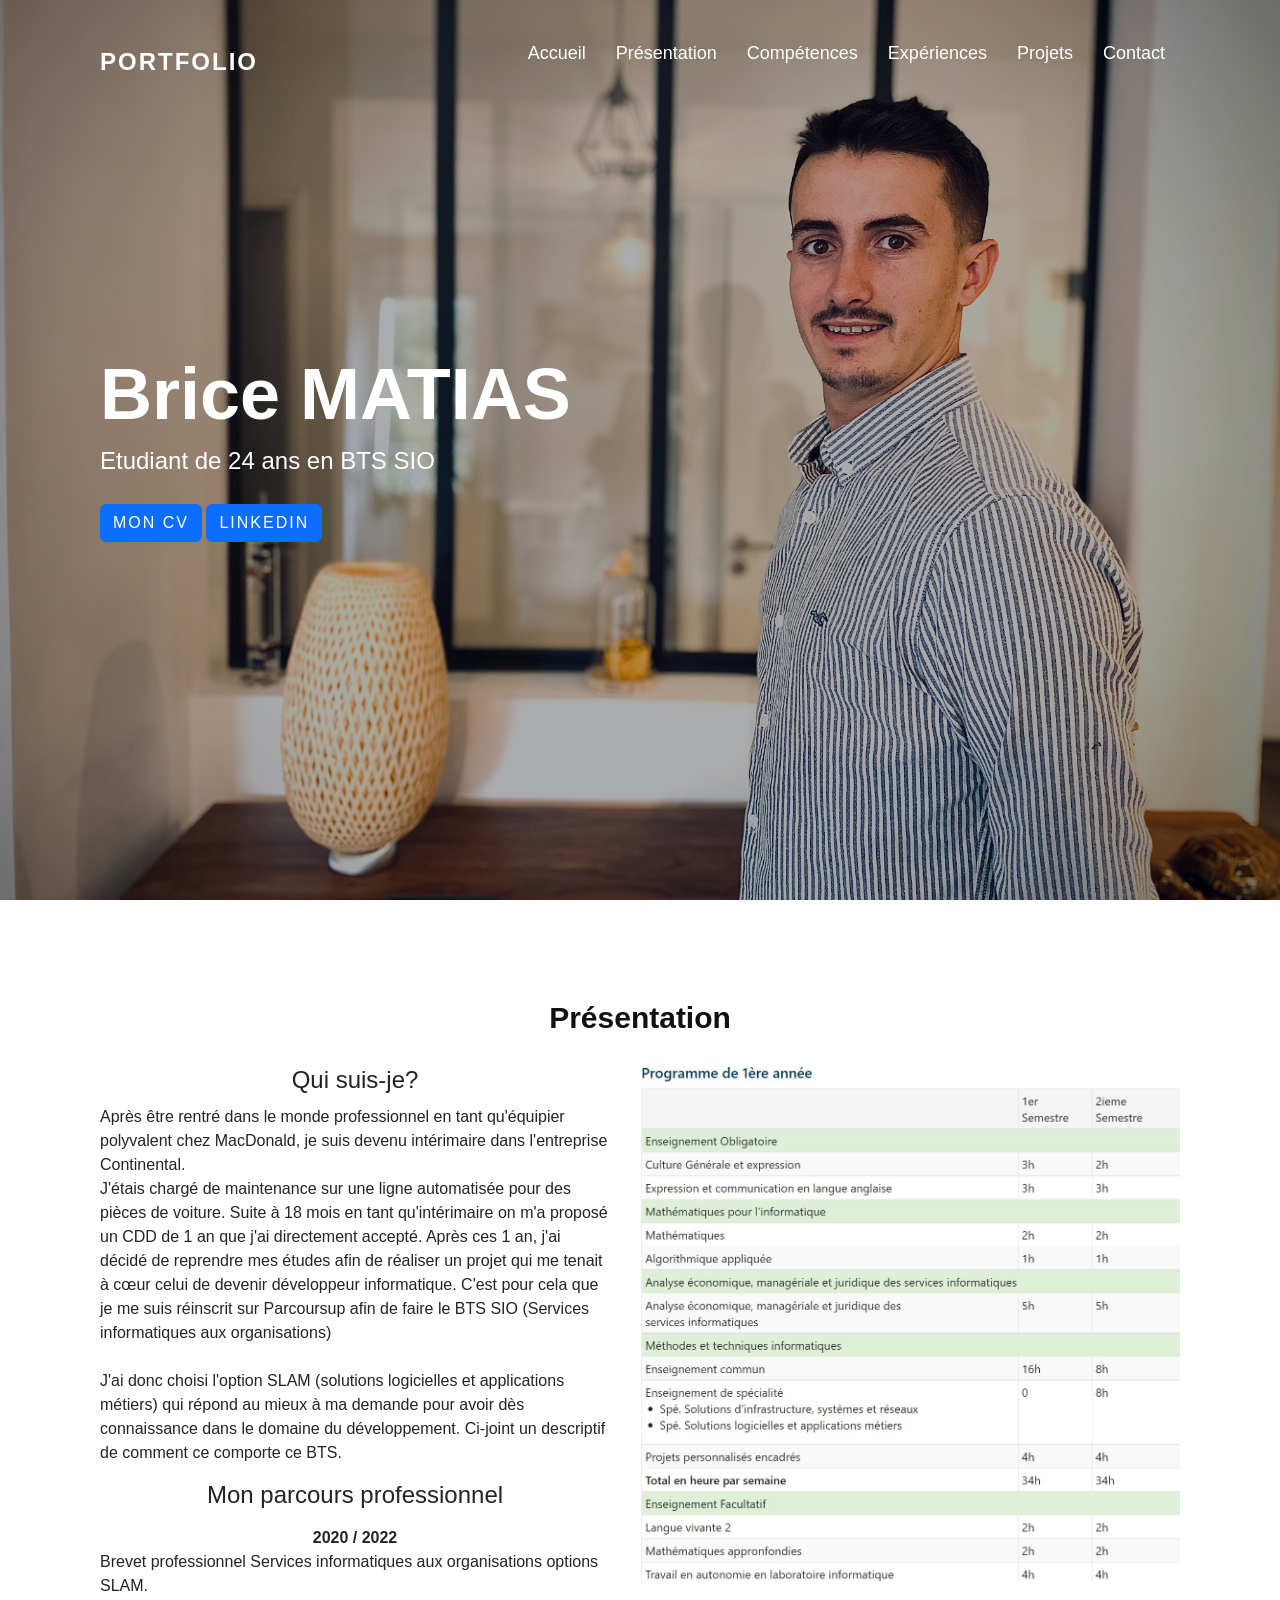
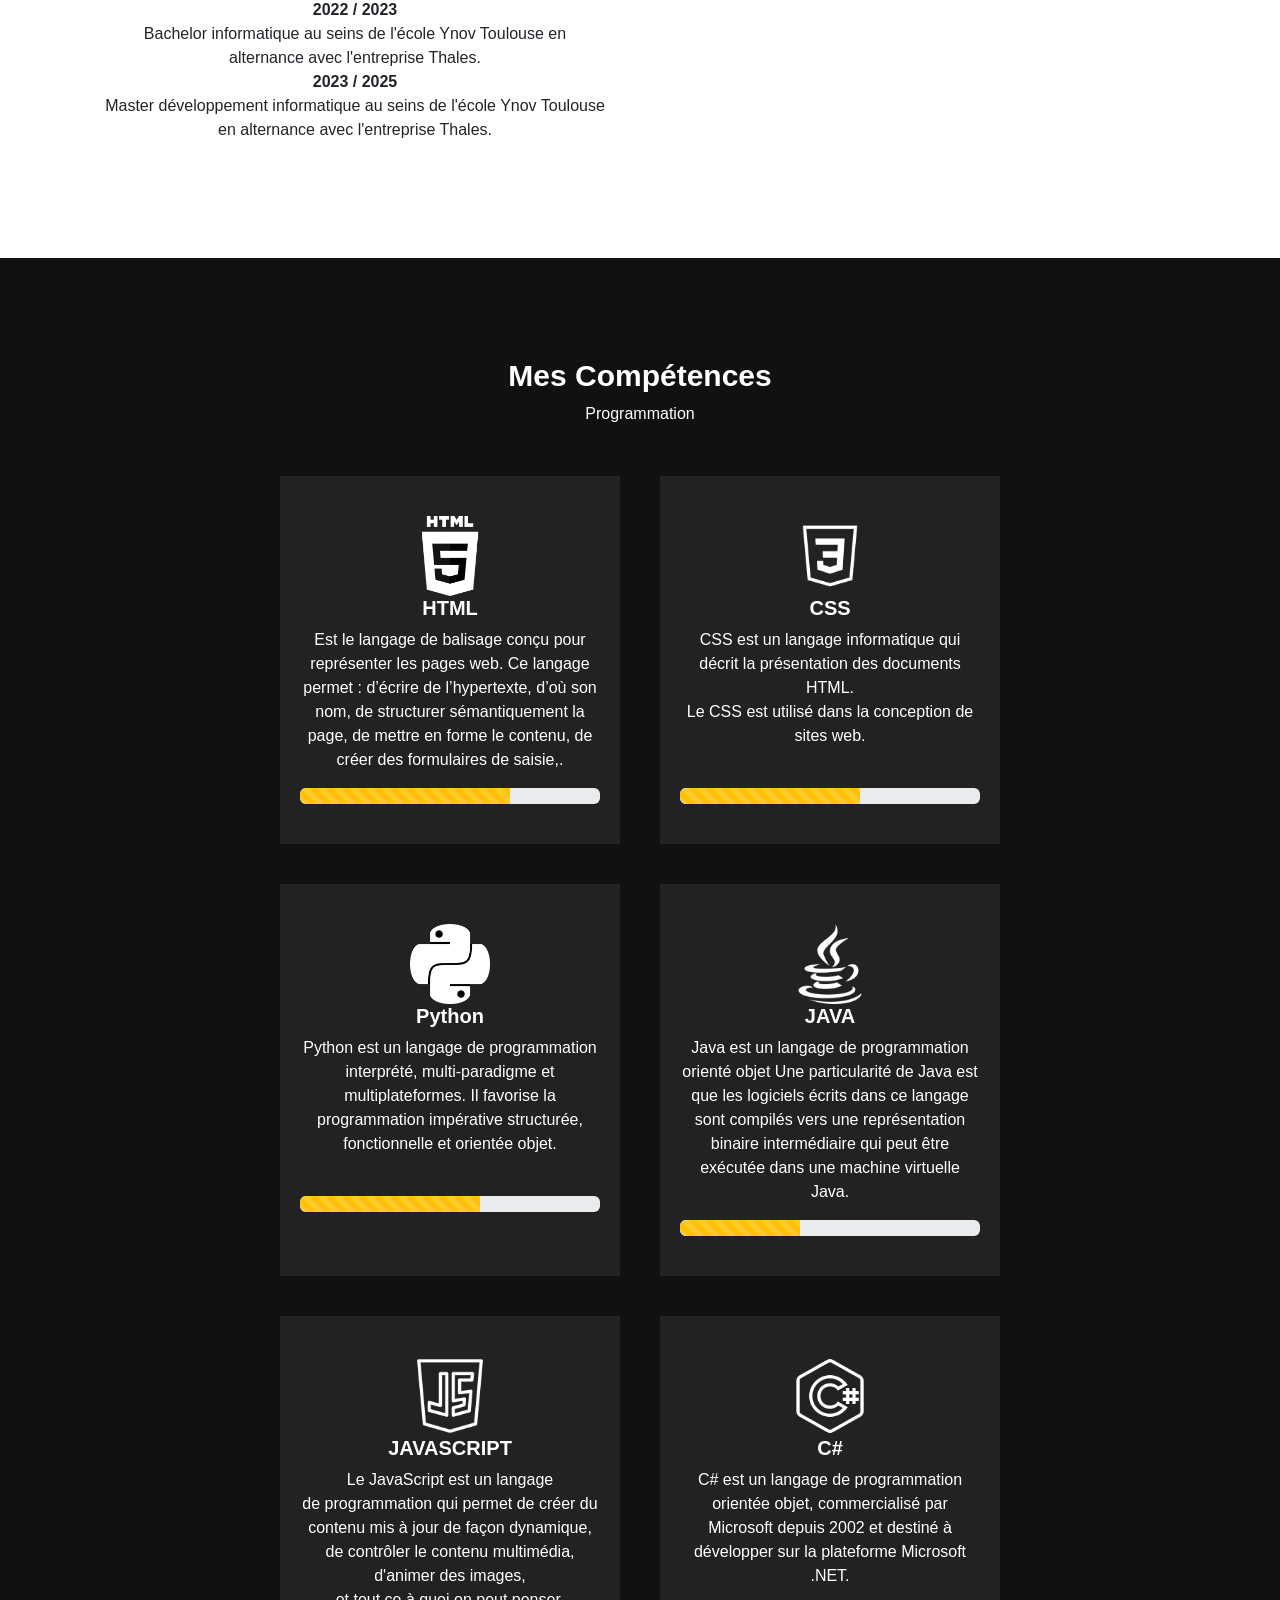
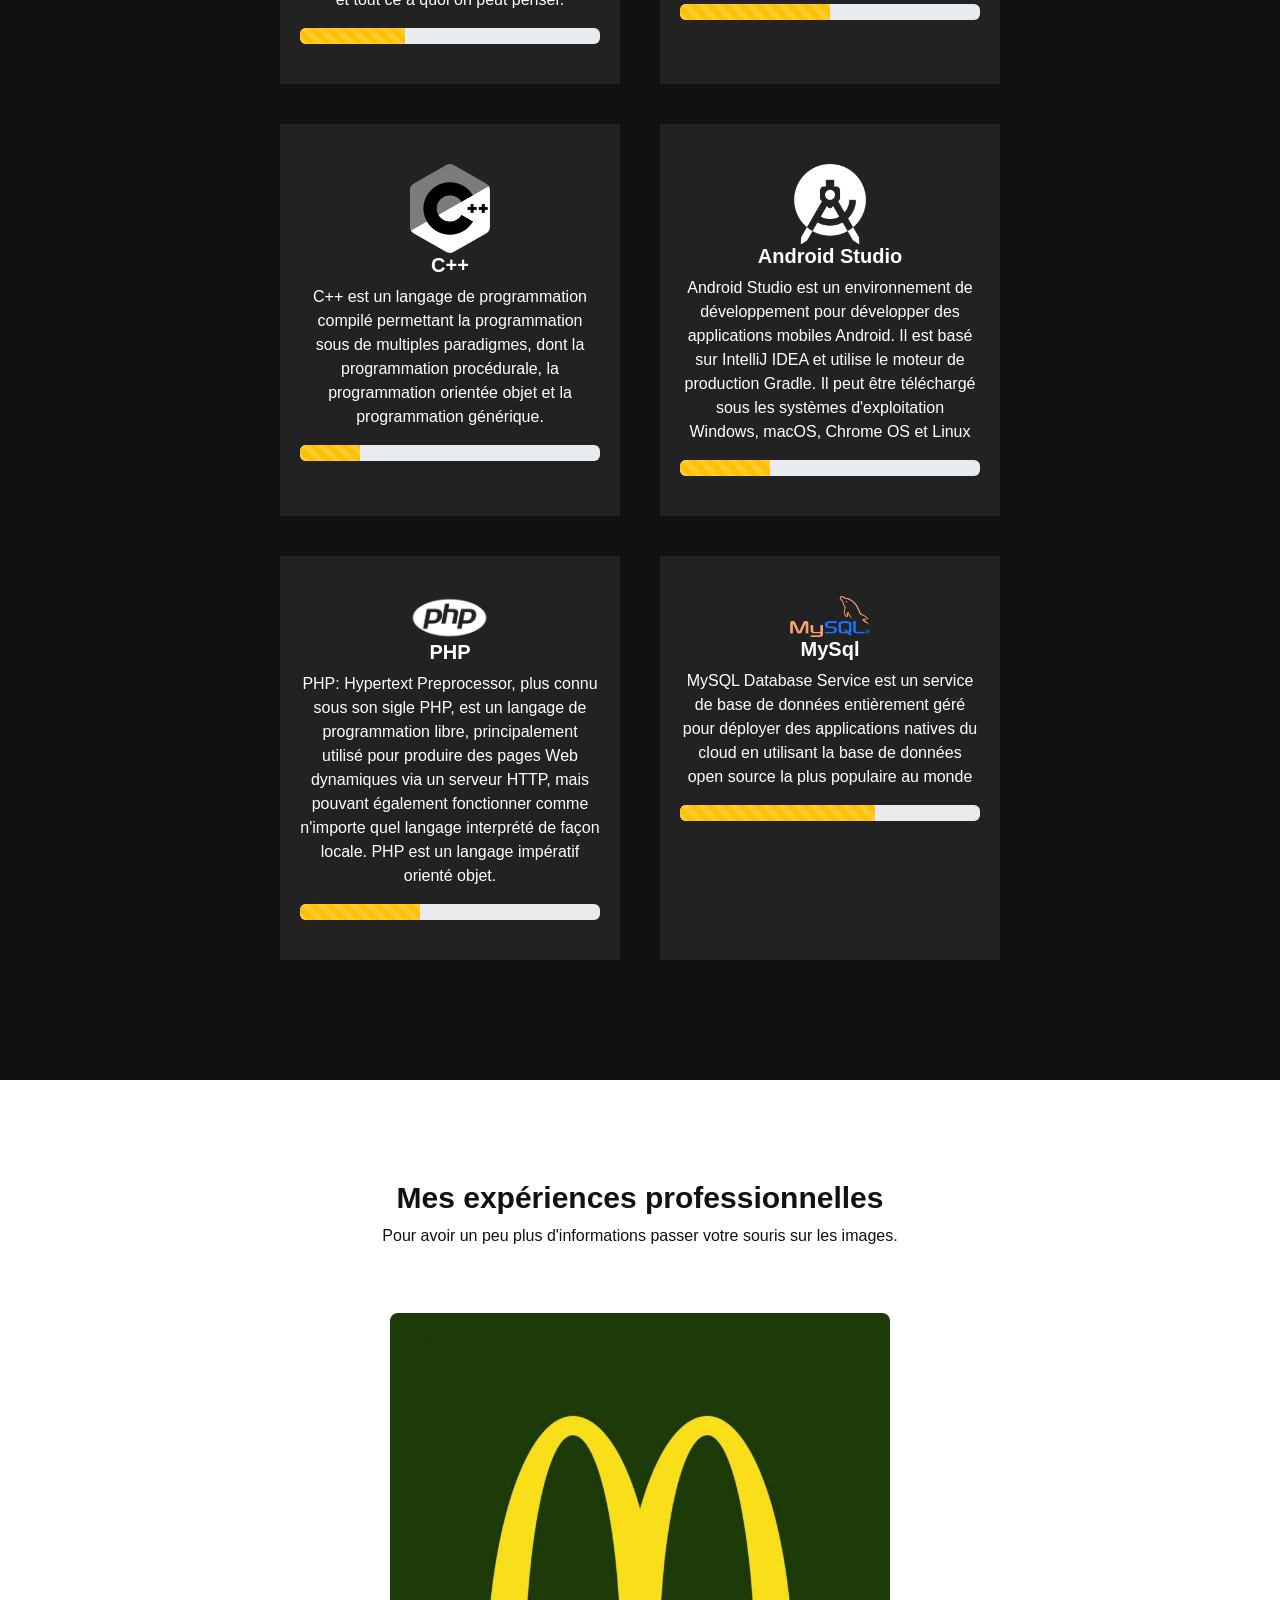
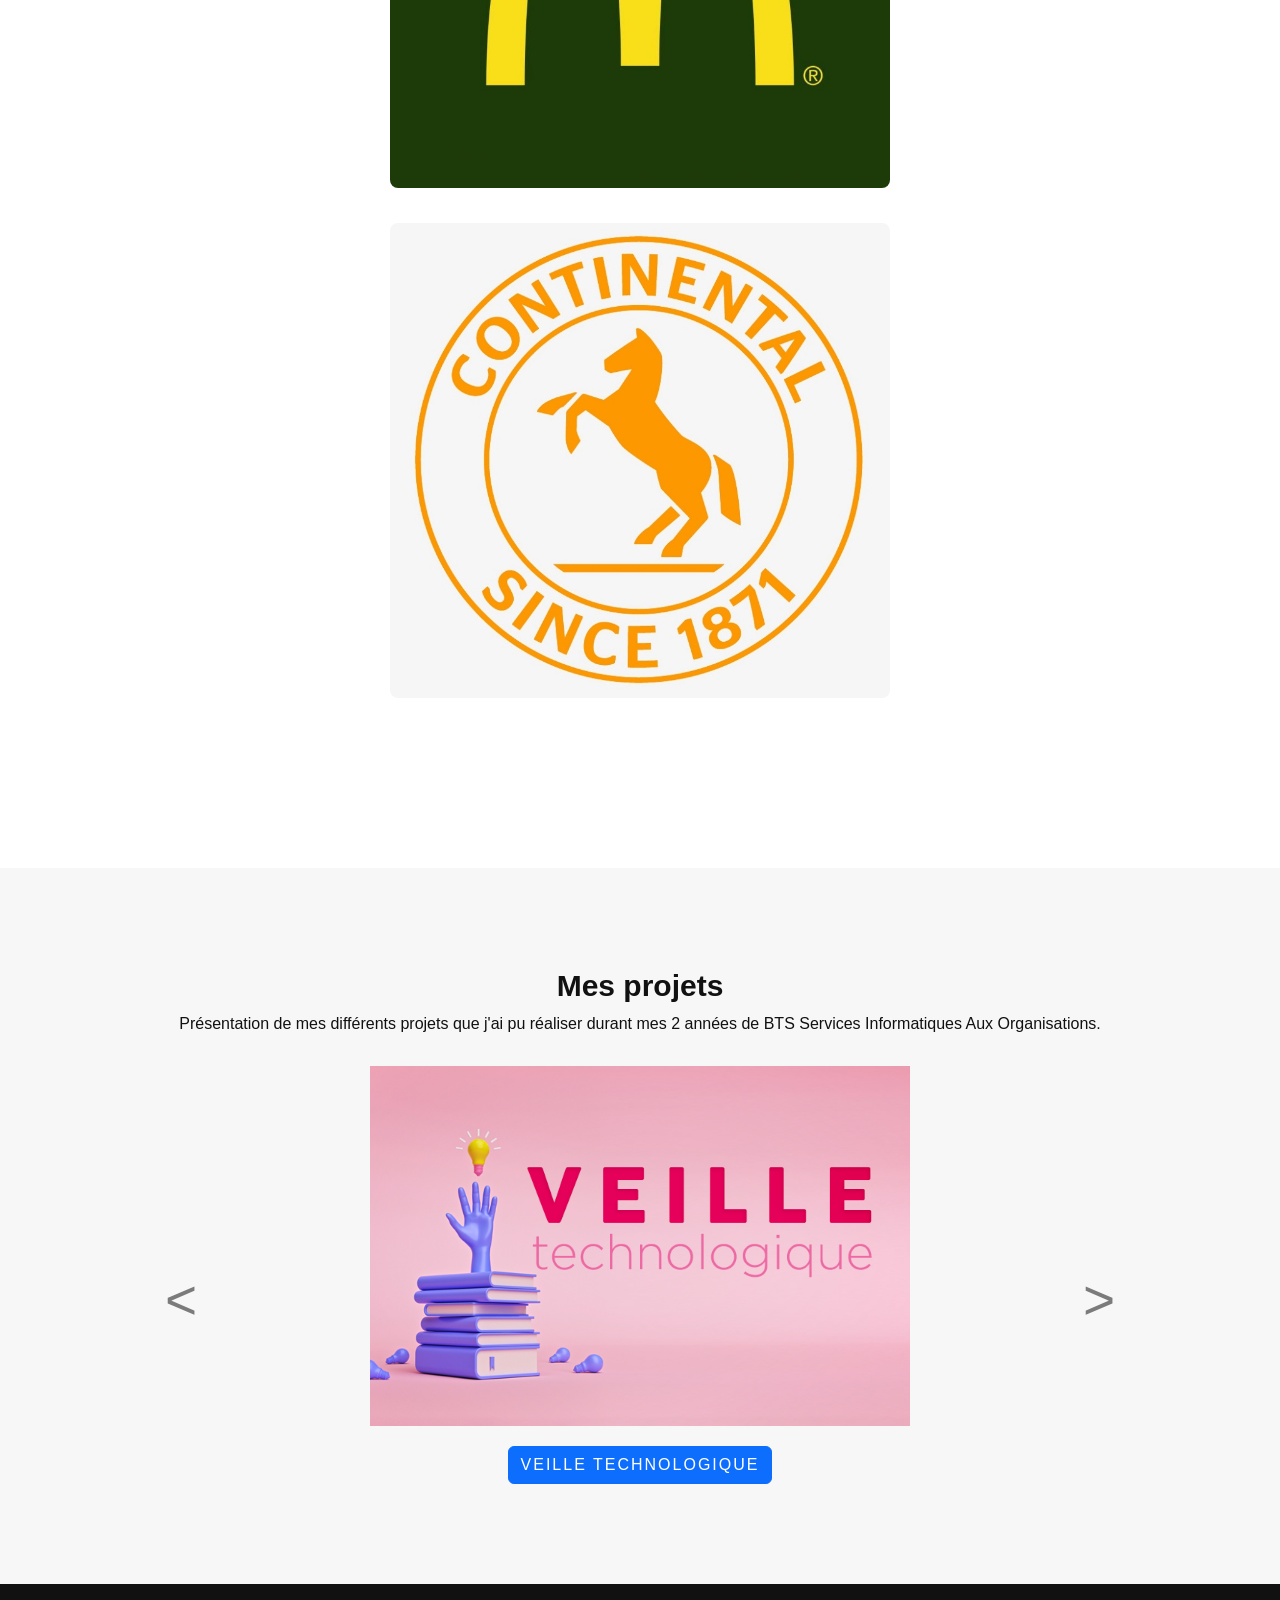
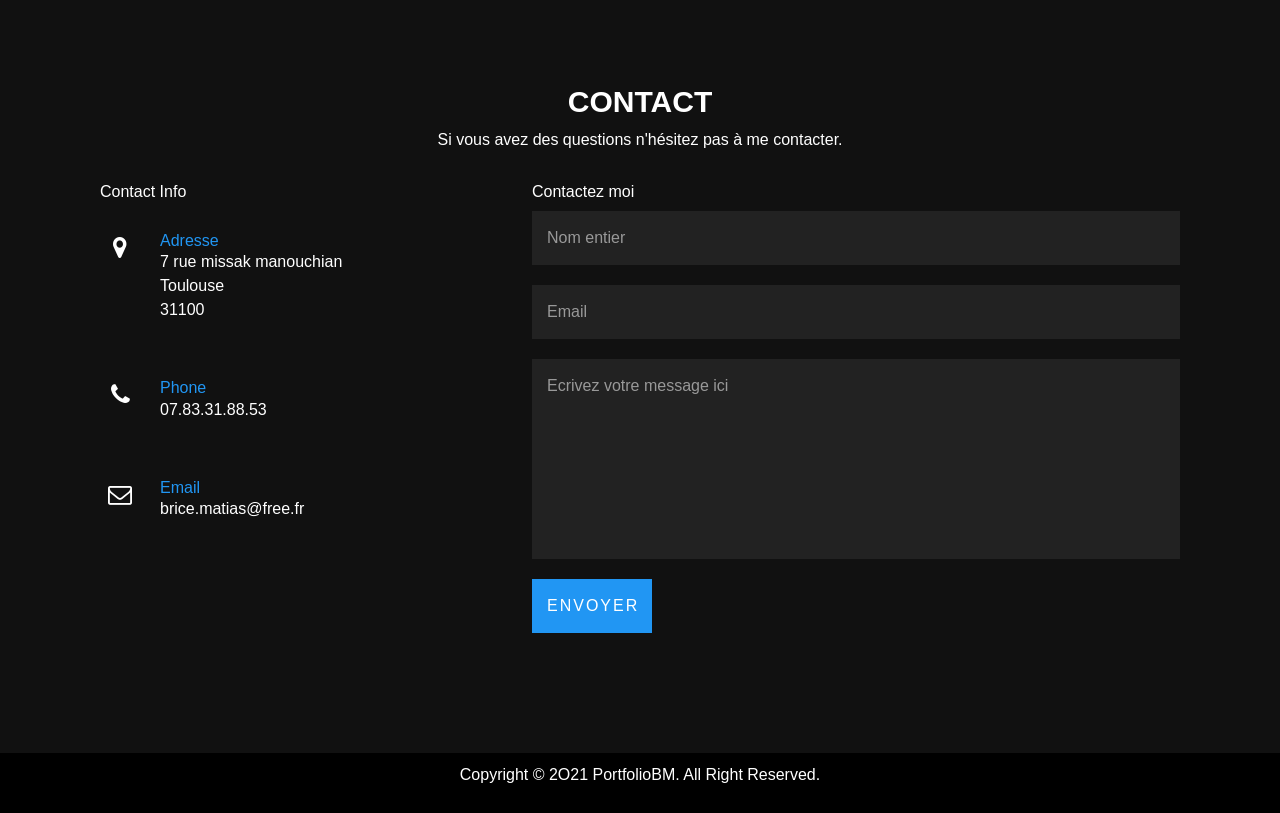
==== index.html @ e46f85d6 "dd" ====
<!DOCTYPE html>
<html>

<head>
	<title> Portofolio MATIAS Brice</title>
	<meta name="viewport" content="width=device-width,initial-scale=1.0">
	<link rel="stylesheet" href="presentation.css" />
	<link rel="stylesheet" href="contact.php" />
	<meta charset="utf-8">
	<link rel="stylesheet" href="https://stackpath.bootstrapcdn.com/font-awesome/4.7.0/css/font-awesome.min.css"
		integrity="sha384-wvfXpqpZZVQGK6TAh5PVlGOfQNHSoD2xbE+QkPxCAFlNEevoEH3Sl0sibVcOQVnN" crossorigin="anonymous">
	<link href="https://cdn.jsdelivr.net/npm/bootstrap@5.0.0/dist/css/bootstrap.min.css" rel="stylesheet"
		integrity="sha384-wEmeIV1mKuiNpC+IOBjI7aAzPcEZeedi5yW5f2yOq55WWLwNGmvvx4Um1vskeMj0" crossorigin="anonymous">
	<link rel="stylesheet" href="flip3d.css" />
	<link rel="stylesheet" href="main.js" />
	<script src="https://cdn.jsdelivr.net/npm/bootstrap@5.0.0/dist/js/bootstrap.bundle.min.js" integrity="sha384-p34f1UUtsS3wqzfto5wAAmdvj+osOnFyQFpp4Ua3gs/ZVWx6oOypYoCJhGGScy+8" crossorigin="anonymous"></script>
	

</head>

<body>
	<header>
		<a href="#" class="logo">Portfolio</a>
		<div class="toggle" onclick="toggleMenu();"></div>
		<ul class="menu">
			<li><a href="#home" onclick="toggleMenu();">Accueil </a></li>
			<li><a href="#about" onclick="toggleMenu();">Présentation</a></li>
			<li><a href="#services" onclick="toggleMenu();">Compétences</a></li>
			<li><a href="#work" onclick="toggleMenu();">Expériences</a></li>
			<li><a href="#testimonial" onclick="toggleMenu();">Projets</a></li>
			<li><a href="#contact" onclick="toggleMenu();">Contact</a></li>
		</ul>
	</header>
	<section class="banner" id="home">
		<div class="textBx">
			<h2><span>Brice MATIAS</span></h2>
			<h3>Etudiant de 24 ans en BTS SIO</h3>
			 <a href="CV Brice (6).pdf" download class="btn btn-primary">Mon CV</a>
			 <a href="https://www.linkedin.com/in/brice-matias-1173761a3/" class="btn btn-primary">Linkedin</a>
		</div>

	</section>
	<section class="about" id="about">
		<div class="heading">
			<h2>Présentation</h2>
		</div>
		<div class="content">
			<div class="contentBx w50">
				<center>
					<h3>Qui suis-je?</h3>
				</center>
				<p>Après être rentré dans le monde professionnel en tant qu'équipier polyvalent chez MacDonald, je suis
					devenu intérimaire dans l'entreprise Continental.<br>J'étais chargé de maintenance
					sur une ligne automatisée pour des pièces de voiture. Suite à 18 mois en tant qu'intérimaire on m'a
					proposé un CDD de 1 an que j'ai directement accepté.
					Après ces 1 an, j'ai décidé de reprendre mes études afin de réaliser
					un projet qui me tenait à cœur  celui de devenir développeur informatique.
					C'est pour cela que je me suis réinscrit sur Parcoursup afin de faire le BTS SIO (Services
					informatiques aux organisations)
					<br><br>J'ai donc choisi l'option SLAM (solutions logicielles et applications métiers) qui répond au
					mieux à ma demande pour avoir dès connaissance dans le domaine du développement.
					Ci-joint un descriptif de comment ce comporte ce BTS.
				</p>
				<center>
					<h3>Mon parcours professionnel</h3>
				</center>
				<p>
					<strong><center>2020 / 2022</center></strong> Brevet professionnel Services informatiques aux organisations options SLAM.
					<strong><center>2022 / 2023</center></strong> <center>Bachelor informatique au seins de l'école Ynov Toulouse en <center>alternance avec l'entreprise Thales.</center>
					<strong><center>2023 / 2025</center></strong> <center>Master développement informatique au seins de l'école Ynov Toulouse en alternance avec l'entreprise Thales.</center>
					
					

				</p>
			</div>
			<div class="w50">
				<div id="slider">
					<figure>
						<img src="img1.jpg">
						<img src="bts2.jpg">
						<img src="bts3.jpg">
					</figure>
				</div>
				
			</div>
		</div>
	</section>
	<section class="services" id="services">
		<div class="heading white">
			<h2>Mes Compétences</h2>
			<p>Programmation</p>
		</div>
		<div class="content">
			<div class="servicesBx">
				<img src="icon1.png">
				<h2>HTML</h2>
				<p>Est le langage de balisage conçu pour représenter les pages web. Ce langage permet : d’écrire de
					l’hypertexte, d’où son nom, de structurer sémantiquement la page, de mettre en forme le contenu, de
					créer des formulaires de saisie,. </p>
				<div class="progress">
					<div class="progress-bar progress-bar-striped bg-warning progress-bar-animated" role="progressbar"
						style="width: 70%" aria-valuenow="70" aria-valuemin="0" aria-valuemax="100"></div>
				</div>
			</div>
			<div class="servicesBx">
				<img src="icon2.png">
				<h2>CSS</h2>
				<p>CSS est un langage informatique qui décrit la présentation des documents HTML.<br>Le CSS est utilisé
					dans la conception de sites web. </p><br>
				<div class="progress">
					<div class="progress-bar progress-bar-striped bg-warning progress-bar-animated" role="progressbar"
						style="width: 60%" aria-valuenow="60" aria-valuemin="0" aria-valuemax="100"></div>
				</div>

			</div>
			<div class="servicesBx">
				<img src="icon3.png">
				<h2>Python</h2>
				<p>Python est un langage de programmation interprété, multi-paradigme et multiplateformes.
					Il favorise la programmation impérative structurée, fonctionnelle et orientée objet. </p><br>
				<div class="progress">
					<div class="progress-bar progress-bar-striped bg-warning progress-bar-animated" role="progressbar"
						style="width: 60%" aria-valuenow="60" aria-valuemin="0" aria-valuemax="100"></div>
				</div>
			</div>
			<div class="servicesBx">
				<img src="icon4.png">
				<h2>JAVA</h2>
				<p>Java est un langage de programmation orienté objet Une particularité de Java est que les logiciels
					écrits dans ce langage sont compilés vers une représentation binaire intermédiaire qui peut être
					exécutée dans une machine virtuelle Java. </p>
				<div class="progress">
					<div class="progress-bar progress-bar-striped bg-warning progress-bar-animated" role="progressbar"
						style="width: 40%" aria-valuenow="30" aria-valuemin="0" aria-valuemax="100"></div>
				</div>
			</div>
			<div class="servicesBx">
				<img src="icon5.png">
				<h2>JAVASCRIPT</h2>
				<p>Le JavaScript est un langage <br>de programmation qui permet de créer du contenu mis à jour de façon
					dynamique,
					de contrôler le contenu multimédia, d'animer des images, <br>et tout ce à quoi on peut penser. </p>
				<div class="progress">
					<div class="progress-bar progress-bar-striped bg-warning progress-bar-animated" role="progressbar"
						style="width: 35%" aria-valuenow="5" aria-valuemin="0" aria-valuemax="100"></div>
				</div>
			</div>
			<div class="servicesBx">
				<img src="c-sharp-logo.png">
				<h2>C#</h2>
				<p>C# est un langage de programmation orientée objet, 
					commercialisé par Microsoft depuis 2002 et destiné à développer sur la plateforme Microsoft .NET. </p>
				<div class="progress">
					<div class="progress-bar progress-bar-striped bg-warning progress-bar-animated" role="progressbar"
						style="width: 50%" aria-valuenow="30" aria-valuemin="0" aria-valuemax="100"></div>
				</div>
			</div>
			<div class="servicesBx">
				<img src="icon6.png">
				<h2>C++</h2>
				<p>C++ est un langage de programmation compilé permettant la programmation sous de multiples paradigmes,
					dont la programmation procédurale, la programmation orientée objet et la programmation générique.
				</p>
				<div class="progress">
					<div class="progress-bar progress-bar-striped bg-warning progress-bar-animated" role="progressbar"
						style="width: 20%" aria-valuenow="20" aria-valuemin="0" aria-valuemax="100"></div>
				</div>
			</div>
			<div class="servicesBx">
				<img src="android_studio-logo-175.png">
				<h2>Android Studio</h2>
				<p>Android Studio est un environnement de développement pour développer des applications mobiles Android. Il est basé sur IntelliJ IDEA et utilise le moteur de production Gradle. Il peut être téléchargé sous les systèmes d'exploitation Windows, macOS, Chrome OS et Linux
				</p>
				<div class="progress">
					<div class="progress-bar progress-bar-striped bg-warning progress-bar-animated" role="progressbar"
						style="width: 30%" aria-valuenow="20" aria-valuemin="0" aria-valuemax="100"></div>
				</div>
			</div>
			<div class="servicesBx">
				<img src="php_PNG20.png.crdownload">
				<h2>PHP</h2>
				<p>PHP: Hypertext Preprocessor, plus connu sous son sigle PHP, est un langage de programmation libre, principalement utilisé pour produire des pages Web dynamiques via un serveur HTTP, mais pouvant également fonctionner comme n'importe quel langage interprété de façon locale. PHP est un langage impératif orienté objet.
				</p>
				<div class="progress">
					<div class="progress-bar progress-bar-striped bg-warning progress-bar-animated" role="progressbar"
						style="width: 40%" aria-valuenow="20" aria-valuemin="0" aria-valuemax="100"></div>
				</div>
			</div>
			<div class="servicesBx">
				<img src="logoMysql.png">
				<h2>MySql</h2>
				<p>MySQL Database Service est un service de base de données entièrement géré pour déployer des applications natives du cloud en utilisant la base de données open source la plus populaire au monde
				</p>
				<div class="progress">
					<div class="progress-bar progress-bar-striped bg-warning progress-bar-animated" role="progressbar"
						style="width: 65%" aria-valuenow="20" aria-valuemin="0" aria-valuemax="100"></div>
				</div>
			</div>
		</div>
		</div>
	</section>
	
</section>
	<section class="work" id="work">
		<div class="heading">
			<h2>Mes expériences professionnelles</h2>
			<p>Pour avoir un peu plus d'informations passer votre souris sur les images.</p>
		</div>
		<div class="box-container">
			<div class="box-item">
				<div class="flip-box">
					<div class="flip-box-front text-center" style="background-image: url('macdo.jpg');">
					</div>
					<div class="flip-box-back text-center" style="background-image: url('macdofloux.jpg');">
						<div class="inner color-white">
							<h3 class="flip-box-header"><mark>Equipier polyvalent Macdonald</h3><mark></h3>
							<p><mark> Gestion de stock,
								Préparation des commandes : garniture, cuisson, assemblage
								Entretien de la salle de restauration</mark></p>
						</div>
					</div>
				</div>
			</div>
			<div class="box-item">
				<div class="flip-box">
					<div class="flip-box-front text-center" style="background-image: url('continental.jpg');">
					</div>
					<div class="flip-box-back text-center" style="background-image: url('continentalfloux.jpg');">
						<div class="inner color-white">
							<h3 class="flip-box-header"><mark>Chargé de maintenance sur équipements automatisés</mark></h3>
							<p><mark>Maintenance : remise à niveau de ligne de production / nettoyage
								Gestion des changements de programme
								Gestion des pannes
								<mark></p>
						</div>
					</div>
				</div>
			</div>
		</div>
		</div>
	</section>
	<section class="testimonial" id="testimonial">
		<div class="heading">
			<h2>Mes projets </h2>
			<p>Présentation de mes différents projets que j'ai pu réaliser durant mes 2 années de BTS Services
				Informatiques Aux Organisations.</p>
		</div>
		<div id="carouselExampleIndicators" class="carousel slide" data-bs-ride="carousel">
			
			<div class="carousel-inner">
			  <div class="carousel-item active">
				  <div class="d-block w-100">
					<center><img src="veilletechnologique.jpg" class="d-block w-50"></center>
					<center><a href="VEILLE.pdf" download class="btn btn-primary">Veille technologique</a></center>
				  </div>
			  </div>

			  <div class="carousel-item">
				<center><img src="logo_glpi.png" class="d-block w-50"></center>
				<center><a href="Glpi.docx" download class="btn btn-primary">Rapport Glpi</a></center>
				<center>Présentation de GLPI un logiciel de Service Management basé sur des technologies open source. Il vous aide à planifier et à gérer facilement les changements
				</center>
			 
			  </div>

			  <div class="carousel-item">
				<center><img src="cafart.png" class="d-block w-50"></center>
				<center><a href="briceRapportCafArt.pdf" download class="btn btn-primary">Rapport de projet Cafart</a></center>
				<center>Premier site web créer , c'est un projet de début d'année pour apprendre les bases du html/css
					/php ainsi que JavaScript et le framework bootstrap.
					C'est un site avec pleins d'informations sur le restaurant tel que les jours d'ouverture et horraire , ainsi qu'une présentation d'une oeuvre.
					Et un petit questionnaire final sur le site mais aussi une machine à contenu pour aider le référencement SEO. 
				</center>
			 
			  </div>
			  
			  <div class="carousel-item">
				<center><img src="Screenshot_9.png" class="d-block w-50"></center>
				<center><h3 style="color:brown;">Prestashop</h3></center>
				<center>
					<div class="button-container">
						<a href="prestashop dossier/bdpresta.txt" download class="btn btn-primary">Base de donnée</a>
						<a href="prestashop dossier/Cahier des charges site eCommerce BriceMTS.docx" download class="btn btn-primary">Cahier des charges</a>
						<a href="prestashop dossier/Charte Graphique SioPronos.docx" download class="btn btn-primary">Charte graphique</a>
						<a href="Devoir Mot clé Brice Matias.xlsx" download class="btn btn-primary">Référencement SEO</a>
						<a href="Rapport de projet final Prestashop.docx" download class="btn btn-primary">Rapport prestashop</a>

					</div>
				</center>
				<p>
					<center>Création d'un site marchand à l'aide de prestashop.
						C'est un site de vente de maillot de différents sports comme le foot ou la nfl mais aussi de boules de pétanques.
						Sans oublier les promotions. Les meilleurs prix? C'est ici !<br>
						<strong>L'objectif de l'application était le référence SEO mais aussi la mise en place d'un site commerce à l'aide d'un cms (Prestashop).</strong>
					</center>
				</p>
			  </div>

			  <div class="carousel-item">
				<center><img src="csharp.jpg" class="d-block w-50"></center>
				<center><h3 style="color:brown;">Projet C#</h3></center>
					<center>
						<div class="button-container">
							<a href="publish.rar" download class="btn btn-primary">Application</a>
							<a href="Rapport Csharpe.docx" download class="btn btn-primary">Rapport projet</a>
						</div>
					</center>
				<p>
					<center>Application ProjetDeFouFurieux.Est une application codé en C# qui à pour but de faire 
						un tirage au sort de groupe pour le foot pour 12 équipes. Il donne aussi les renseignements sur les équipes
						avec par exemple : Equipe féminine ou masculine, nom du coatch , nom du capitaine .
					</center>
				</p>
			</div>

			<div class="carousel-item">
				<center><img src="Logo-gsbPre.png" class="d-block w-50"></center>
				<center><h3 style="color:brown;">Présentation de l'entreprise projet</h3></center>
					<center>
						<div class="button-container">
							<a href="Description du laboratoire GSB.pdf" download class="btn btn-primary">Descriptif</a>
						</div>
					</center>
				<p>
					<center>Application ProjetDeFouFurieux.Est une application codé en C# qui à pour but de faire 
						un tirage au sort de groupe pour le foot pour 12 équipes. Il donne aussi les renseignements sur les équipes
						avec par exemple : Equipe féminine ou masculine, nom du coatch , nom du capitaine .
					</center>
				</p>
			</div>

			
			<div class="carousel-item">
				<center><img src="GSB.jpg" class="d-block w-50"></center>
				<center><h3 style="color:brown;">Projet C#</h3></center>
				<center>
					<div class="button-container">
						<a href="mcdC#.jpg" download class="btn btn-primary">Schéma relationnel</a>
						<a href="rapC/Cahier des recettesMTSBrice.docx" download class="btn btn-primary">Cahier des recettes</a>
						<a href="rapC/Rapport Csharp.docx" download class="btn btn-primary">Rapport de projet</a>
						<a href="rapC/ScreenBD/" download class="btn btn-primary">Screen Base de donnée</a>
						<a href="GsbMedScript.txt" download class="btn btn-primary">Script BD</a>
						<a href="Debug.rar" download class="btn btn-primary">Application</a>
						<a href="Mise en place des triggers.docx" download class="btn btn-primary">Trigger</a>
						<a href="Commentaire XML projet C.docx" download class="btn btn-primary">Commentaire xml c#
							
						</a>





					</div>
				</center>
				
				<p>
					<center>GSB est l'entreprise qui est utilisé pour nos projets du BTS SIO.Application qui à pour but de pouvoir gérer du personnel (ajouter/supprimer/modifier),
						mais aussi de gérer des tickets incidents. Ainsi que le matériel possédé par l'entreprise.
						Tout est géré par la Base de donnée(MySql) lors de la connexion en fonction des identifiants le personnel 
						est ramené sur la bonne page. <br>
						<strong>Projet orienté objet.</strong>
					</center>
				</p>
			</div>

			<div class="carousel-item">
				<center><img src="gsbImgDoc.jpg" class="d-block w-50"></center>
				<center><h3 style="color:brown;">Android Studio </h3></center>
				<center>
					<div class="button-container">
						<a href="rapportAndroidStudio/Guide d'utilisation.docx" download class="btn btn-primary">Guide d'utilisation</a>
						<a href="rapportAndroidStudio/Rapport Android Studiossss.docx" download class="btn btn-primary">Rapport de projet</a>
						<a href="ScreenMcdAndroid.png" download class="btn btn-primary">Mcd</a>
						<a href="Tester une application Android sur son téléphone portable BriceMts.docx" download class="btn btn-primary">Tester sur mobile</a>
						<a href="comment installer une application android sur un équipement réel  BriceMts.docx" download class="btn btn-primary">Installer sur equipement reel</a>
						<a href="testUnitaire.docx" download class="btn btn-primary">Tester unitaire</a>
						<a href="GsbMedScript.txt" download class="btn btn-primary">Script BD</a>

					</div>
				</center>
				<p>
					<center>Application en Android Studio qui est orienté vers le médical.
						Cette application à pour but de gérer du personnel médical mais aussi de pouvoir avoir
						un tracé sur leur journée avec le nombre de rendez vous par jour.<br>
						<strong>Utilisation d'une base de donnée SqlLite.</strong>
					</center>
				</p>
			</div>
			<div class="carousel-item">
				<center><img src="gsbImg.jpg" class="d-block w-50"></center>
				<center><h3 style="color:brown;">Projet web GSB</h3></center>
				<center>
					<div class="button-container">
						<a href="bdGSBWEB.txt" download class="btn btn-primary">base de donnée</a>
						<a href="GSB.docx" download class="btn btn-primary">Rapport de projet</a>
						<a href="gantMVC.docx" download class="btn btn-primary">Gant</a>
						<a href="cahierActivitésMvc.docx" download class="btn btn-primary">Cahier activités</a>
						<a href="charteGraphiqueMvc.docx" download class="btn btn-primary">Charte Graphique</a>
						<a href="etudeJuridiqueMvc.docx" download class="btn btn-primary">Etude juridique</a>
						<a href="maquetteProjet.docx" download class="btn btn-primary">Maquette</a>
					</div>
				</center>
				<p>
					<center>L’objectif était ici de créer un site web vitrine présentant les différents produits proposés par GSB ainsi que des activités auxquelles les utilisateurs puissent y participer et  s’inscrire.
						Pour mener à bien ce projet, nous avons reçu un cahier des charges contenant les différentes fonctionnalités nécessaires et les attentes du clients.
						Pour répondre à ces besoins nous avons travaillé en équipe de 3 avec chacun des rôles bien définis.
						Utilisation de la méthode Agile
						
					</center>
				</p>
			</div>
			<div class="carousel-item">
				<center><img src="Screenshot_1.jpg" class="d-block w-50"></center>
				<center><h3 style="color:brown;">Stage première année</h3></center>
				<center>
				<div class="button-container">
					<a href="Rapport stage DAS.docx" download class="btn btn-primary">rapport de projet STAGE 1</a>
					<a href="https://bricematias.github.io/das-m/" class="btn btn-primary">Le site</a>
				</div></center>
				<p>
					<center>Création d'un site pendant mon stage pour une entreprise en sécurité incendie.<br>
					<strong>Les technologies utilisés : HTML / CSS</strong> le but était de créer un site avec un visuel <br>
					sur les équipements que l'entreprise utilise.</center>
				</p>
			  </div>
			  <div class="carousel-item">
				<center><img src="stage2.jpg" class="d-block w-50"></center>
				<center><h3 style="color:brown;">Stage deuxième année</h3></center>
				<center>
					<div class="button-container">
						<a href="Dossier bonne utilisation du site.docx" download class="btn btn-primary">Guide d'utilisation</a>
						<a href="https://www.youtube.com/watch?v=3Z6gGcFtIHY" class ="btn btn-primary">Vidéo présentation de mon projet</a>
						<a href="https://modeles.prodwikan-28.website/imagerie-medicale/wp-admin/edit.php?post_type=equipe-radiologue" class ="btn btn-primary">Lien vers le site </a>
					</div>
				</center>
				<p>
					<center>Création d'un site Wordpress automatisé à l'aide de champs.
						J'ai créer des champs personnalisé à chaque context (centre,docteur,examen)
						afin de les appeler et donc de les rendre dynamiques entre toutes les pages<br>
						<strong>Utilisation de Wordpress et du Plugin divi engine</strong>
					</center>
				</p>
			</div>
			  

			</div>
			<button class="carousel-control-prev" type="button" data-bs-target="#carouselExampleIndicators" data-bs-slide="prev">
			  <span class="carousel-control-prev-icon" aria-hidden="true"></span>
			  <span class="visually-hidden">Previous</span>
			</button>
			<button class="carousel-control-next" type="button" data-bs-target="#carouselExampleIndicators" data-bs-slide="next">
			  <span class="carousel-control-next-icon" aria-hidden="true"></span>
			  <span class="visually-hidden">Next</span>
			</button>

		  </div>
		
	</section>
	<section class="contact" id="contact">
		<div class="heading white">
			<h2>CONTACT</h2>
			<p>Si vous avez des questions n'hésitez pas à me contacter.</p>
		</div>
		<div class="content">
			<div class="contactInfo">
				<h3>Contact Info</h3>
				<div class="contactInfoBx">
					<div class="box">
						<div class="icon">
							<i class="fa fa-map-marker"></i>
						</div>
						<div class="text">
							<h3>Adresse</h3>
							<p>7 rue missak manouchian<br>Toulouse<br>31100 </P>
						</div>
					</div>
					<div class="box">
						<div class="icon">
							<i class="fa fa-phone"></i>

						</div>
						<div class="text">
							<h3>Phone</h3>
							<p>07.83.31.88.53</P>
						</div>
					</div>
					<div class="box">
						<div class="icon">
							<i class="fa fa-envelope-o"></i>

						</div>
						<div class="text">
							<h3>Email</h3>
							<p>brice.matias@free.fr</P>
						</div>
					</div>
				</div>
			</div>
			<div class="formBx">
				<form  action="https://formspree.io/f/mleawbpj" method="POST" id="my-form">
					<h3>Contactez moi</h3>
					<input type="text" name="name" placeholder="Nom entier">
					<input type="email" name="email" placeholder="Email">
					<textarea name="message" placeholder="Ecrivez votre message ici"></textarea>
					<input type="submit" name="" value="Envoyer" onclick="" style="width:130px">
				</form>
			</div>
		</div>
		

	</section>
	<div class="copyright">
		<p>Copyright © 2O21 PortfolioBM. All Right Reserved.</p>
	</div>

	<script type="text/javascript">
		window.addEventListener('scroll', function () {
			var header = document.querySelector('header');
			header.classList.toggle('sticky', window.scrollY > 0);
		});
		function toggleMenu() {
			var menuToggle = document.querySelector('.toggle');
			var menuToggle = document.querySelector('.menu');
			menuToggle.classList.toggle('active');
			menu.classList.toggle('active');
		}
		
	</script>

</body>

</html>
---- presentation.css ----
*{
	margin: 0;
	padding: 0;
	box-sizing: border-box;
	font-family: 'Poppins', sans-serif;
	scroll-behavior: smooth;
}
section{
	padding: 100px;
}
.banner{
	position: relative;
	min-height: 100vh;
	background: url(banner.jpg);
	background-size: cover;
	background-position: right;
	display: flex;
	justify-content: space-between;
	align-items: center;
	box-shadow: inset 0 0 0 150vw rgb(0 0 0 / 30%);
}
.banner h2
{
	font-size: 3em;
	color: #fff;
	font-weight: 500;
	line-height: 1.5em;
}
.banner h2 span{
	font-size: 1.5em;
	font-weight: 700;
	
}
.banner h3{
	font-size: 1.5em;
	color: #fff;
	font-weight: 500;
}

.btn{
	position: relative;
	background:#2196F3;
	display: inline-block;
	color: #fff;
	margin-top: 20px;
	padding: 10px 30px;
	font-size: 18px;
	text-transform: uppercase;
	text-decoration: none;
	letter-spacing: 2px;
	font-weight: 500;
} 
header{
	position: fixed;
	top: 0;
	left: 0;
	width: 100%;
	padding: 40px 100px;
	z-index: 1000;
	display: flex;
	justify-content: space-between;
	align-items: center;
	transition: 0.5s;
}
header.sticky
{
	background: #fff;
	padding: 20px 100px;
	box-shadow: 0 5px 20px rgba(0,0,0,0.1)
}
header .logo{
	color: #fff;
	font-size: 24px;
	text-transform: uppercase;
	text-decoration: none;
	font-weight: 700;
	letter-spacing: 2px;
}
header.sticky .logo{
	color: #111;
}
header ul{
	position: relative;
	display: flex;
}
header ul li{
	position: relative;
	list-style: none;
}
header ul li a{
	position: relative;
	display: inline-block;
	margin: 0 15px;
	color: #fff;
	text-decoration: none;
	font-size: 18px;
}
header ul li a:hover {
color: black !important;

}
header.sticky ul li a{
	color: #111;
}
.heading{
	width: 100%;
	text-align: center;
	margin-bottom: 30px;
	color: #111;
}
.heading h2{
	font-weight: 600;
	font-size: 30px;
}
.content{
	display: flex;
	justify-content: space-between;
}
.contentBx{
	padding-right: 30px;
}
.contentBx h3{
	font-size: 24px;
	margin-bottom: 10px;
}
.contentBx p{
	font-style: arial;

}
.w50{
	min-width: 50%;
}
img{
	max-width: 100%;  
}

.services{
	background: #111;
}
.heading.white{
	color: #fff;
}
.services .content{
	display: flex;
	justify-content: center;
	flex-wrap: wrap;
	flex-direction: row;
}
.services .content .servicesBx
{
	padding: 40px 20px;
	background: #222;
	color: #fff;
	max-width: 340px;
	margin: 20px;
	text-align: center;
	transition: 0.5s;
}
.services .content .servicesBx:hover{
	background: #2196f3;
}
.services .content .servicesBx img{
	max-width: 80px;
	filter: invert(1);
}
.services .content .servicesBx h2{
	font-size: 20px;
	font-weight: 600;
}
.work .content{
	display: flex;
	justify-content: space-between;
	flex-wrap: wrap;
}
.work .content .workBx
{
	width: 50%;
	padding: 20px;
}
.work .content .workBx img
{
	max-width: 100%;
}
.testimonial{
	background: #f7f7f7;
}
.testimonial .content{
	display: flex;
	justify-content: space-between;
	flex-wrap: wrap;
}
.testimonial .content .testimonialBx
{
	max-width: calc(50% - 40px);
	padding: 60px 40px;
	margin: 20px;
	background: #2196f3;
}
.testimonial .content .testimonialBx p{
	color: #fff;
	font-style: italic;
	font-size: 16px;
	font-weight: 300;
}
.testimonial .content .testimonialBx h3{
	margin-top: 40Px;
	text-align: end;
	color: #fff;
	font-weight: 600;
	font-size: 20px;
	line-height: 1em;
}
.testimonial .content .testimonialBx h3 span{
	font-size: 14px;
	font-weight: 400;
}
.contact{
	background: #111;
}
.formBx{
	min-width: 60%;
}
.formBx form{
	display: flex;
	flex-direction: column;
}
.formBx form h3,
.contactInfo h3
{
	color: #fff;
	font-size: 16px;
	font-weight: 500;
	margin-bottom: 10px;
}
.formBx form input,
.formBx form textarea
{
	margin-bottom: 20px;
	padding: 15px;
	font-size: 16px;
	border: none;
	outline: none;
	background:#222;
	color: #fff;
	resize: none;
}
.formBx form textarea{
	min-height: 200px;
}
.formBx form input::placeholder,
.formBx form textarea::placeholder{
	color: #999;
}
.formBx form input[type="submit"]
{
	max-width: 120px;
	background: #2196f3;
	cursor: pointer;
	text-transform: uppercase;
	letter-spacing: 2px;
}
.contactInfo{
	min-height: 40%;
}
.contactInfoBx {
	position: relative;
}
.contactInfoBx .box
{
	position: relative;
	padding: 20px 0;
	display: flex;
}
.contactInfoBx .box .icon{
	min-width: 40px;
	padding-top: 4px;
	color: #fff;
	display: flex;
	justify-content: center;
	align-items: flex-start;
	font-size: 24px;
}
.contactInfoBx .box .text{
	display: flex;
	margin-left: 20px;
	font-size: 16px;
	color: #fff;
	flex-direction: column;
	font-weight: 300;
}
.contactInfoBx .box .text h3{
	font-weight: 500;
	color: #2196F3;
	margin-bottom: 0;
}
.copyright{
	background: #000;
	color: #fff;
	text-align: center;
	padding:10px;
}


/*responsive*/
@media (max-width : 991px)
{
	header,
	header.sticky
	{
		padding: 20px 50px;
		z-index: 1000;
	}
	.menu
	{
		position: fixed;
		top: 75px;
		left: -100%;
		display: block;
		padding: 100px 50px;
		text-align: center;
		width: 100%;
		height: 100vh;
		background: #fff;
		transition: 0.5s;
		z-index: 999;
		border-top: 1px solid rgba(0,0,0,0.2);
	}
	.menu.active
	{
		left: 0;
	}
	header ul li a
	{
		color: #111;
		font-size: 24px;
		margin: 10px;
	}
	.toggle{
		width: 40px;
		height: 40px;
		background: url(menu.png);
		background-position: center;
		background-repeat: no-repeat;
		background-size: 30px;
		cursor: pointer;
	}
	.toggle.active
	{
		background: url(close.png);
		background-position: center;
		background-repeat: no-repeat;
		background-size: 25px;
		cursor: pointer;
	}
	header.sticky .toggle
	{
		filter: invert(1);
	}
	section{
		padding: 100px 50px;
	}
	.banner
	{
		padding: 150px 50px 100px;
	}
	.banner h2{
		font-size: 1.5em;
	}
	.banner h3{
		font-size: 1em;
	}
	.btn{
		margin-top: 10px;
		padding: 10px 20px;
		font-size: 16px;
	}
	.heading h2{
		font-size: 24px;
	}
	.contentBx h3{
		font-size: 20px;
	}
	.content{
		flex-direction: column;
	}
	.w50{
		margin-bottom: 20px;
	}
	.services .content .servicesBx{
		margin: 10px;
	}
	.work .content .workBx{
		width: 100%;
		padding: 10px;
	}
	.testimonial .content .testimonialBx{
		max-width: calc(100%-20px);
		padding: 40px 20px;
		margin: 10px;
		background: #2196f3;
	}
	.testimonial .content .testimonialBx h3{
		margin-top: 20px;
	}
	.contactInfo{
		min-width: 40px;
		margin: 20px 0;
	}
}
@media (max-width: 600px)
{
	header,
	header.sticky
	{
		padding: 20px 20px;
		z-index: 1000;
	}
	.banner{
		padding: 150px 20px 100px;
	}
	section{
		padding: 100px 20px;
	}
}
#slider{
    overflow: hidden;
}
#slider figure{
    position: relative;
    width: 500%;
    margin: 0;
    left:0;
    animation: 20s slider infinite;
}
#slider figure img{
    width: 20%;
    float: left;
}
@keyframes slider {
    0%,100% {
        left: 0;
    }
    20% {
        left: 0;
    }
    25%{
        left: -100%;
    }
    45%{
        left: -100%;
    }
    50%{
        left: -200%;
    }
    70%{
        left: -200%;
    }
}

.button-container {
	display: flex;
	justify-content: space-evenly;
	flex-wrap: wrap;
}
---- flip3d.css ----
.text-center {
    text-align: center;
  }
  
  .color-white {
    color: #fff;
  }
  
  .box-container {
    align-items: center;
    display: flex;
    flex-direction: column;
    justify-content: space-around;
    padding: 35px 15px;
    width: 100%;
  }
  
  @media screen and (min-width:1380px) {
    .box-container {
      flex-direction: row
    }
  }
  
  .box-item {
    position: relative;
    -webkit-backface-visibility: hidden;
    width: 500px;
    margin-bottom: 35px;
    max-width: 100%;
  }
  
  .flip-box {
    -ms-transform-style: preserve-3d;
    transform-style: preserve-3d;
    -webkit-transform-style: preserve-3d;
    perspective: 1000px;
    -webkit-perspective: 1000px;
  }
  
  .flip-box-front,
  .flip-box-back {
    background-size: cover;
    background-position: center;
    border-radius: 8px;
    min-height: 475px;
    -ms-transition: transform 0.7s cubic-bezier(.4,.2,.2,1);
    transition: transform 0.7s cubic-bezier(.4,.2,.2,1);
    -webkit-transition: transform 0.7s cubic-bezier(.4,.2,.2,1);
    -webkit-backface-visibility: hidden;
    backface-visibility: hidden;
  }
  
  .flip-box-front {
    -ms-transform: rotateY(0deg);
    -webkit-transform: rotateY(0deg);
    transform: rotateY(0deg);
    -webkit-transform-style: preserve-3d;
    -ms-transform-style: preserve-3d;
    transform-style: preserve-3d;
  }
  
  .flip-box:hover .flip-box-front {
    -ms-transform: rotateX(-180deg);
    -webkit-transform: rotateX(-180deg);
    transform: rotateX(-180deg);
    -webkit-transform-style: preserve-3d;
    -ms-transform-style: preserve-3d;
    transform-style: preserve-3d;
  }
  
  .flip-box-back {
    position: absolute;
    top: 0;
    left: 0;
    width: 100%;
    
    -ms-transform: rotateX(180deg);
    -webkit-transform: rotateX(180deg);
    transform: rotateX(180deg);
    -webkit-transform-style: preserve-3d;
    -ms-transform-style: preserve-3d;
    transform-style: preserve-3d;
  }
  
  .flip-box:hover .flip-box-back {
    -ms-transform: rotateX(0deg);
    -webkit-transform: rotateX(0deg);
    transform: rotateX(0deg);
    -webkit-transform-style: preserve-3d;
    -ms-transform-style: preserve-3d;
    transform-style: preserve-3d;
  }
  
  .flip-box .inner {
    position: absolute;
    left: 0;
    width: 100%;
    padding: 60px;
    outline: 1px solid transparent;
    -webkit-perspective: inherit;
    perspective: inherit;
    z-index: 2;
    
    transform: translateY(-50%) translateZ(60px) scale(.94);
    -webkit-transform: translateY(-50%) translateZ(60px) scale(.94);
    -ms-transform: translateY(-50%) translateZ(60px) scale(.94);
    top: 50%;
  }
  
  .flip-box-header {
    font-size: 34px;
  }
  
  .flip-box p {
    font-size: 20px;
    line-height: 1.5em;
  }
  
  .flip-box-img {
    margin-top: 25px;
  }
  
  .flip-box-button {
    background-color: transparent;
    border: 2px solid #fff;
    border-radius: 2px;
    color: #fff;
    cursor: pointer;
    font-size: 20px;
    font-weight: bold;
    margin-top: 25px;
    padding: 15px 20px;
    text-transform: uppercase;
  }
  .blur{
      filter: blur(4px);
  }



  .carousel-control-prev-icon,
.carousel-control-next-icon {

  background-image: none;
}

.carousel-control-next-icon:after
{
  content: '>';
  font-size: 55px;
  color: black;
}

.carousel-control-prev-icon:after {
  content: '<';
  font-size: 55px;
  color: black;
}

.carousel-indicators [data-bs-target]{
    background-color: black;
}

.progress{
  bottom: 100%;
}
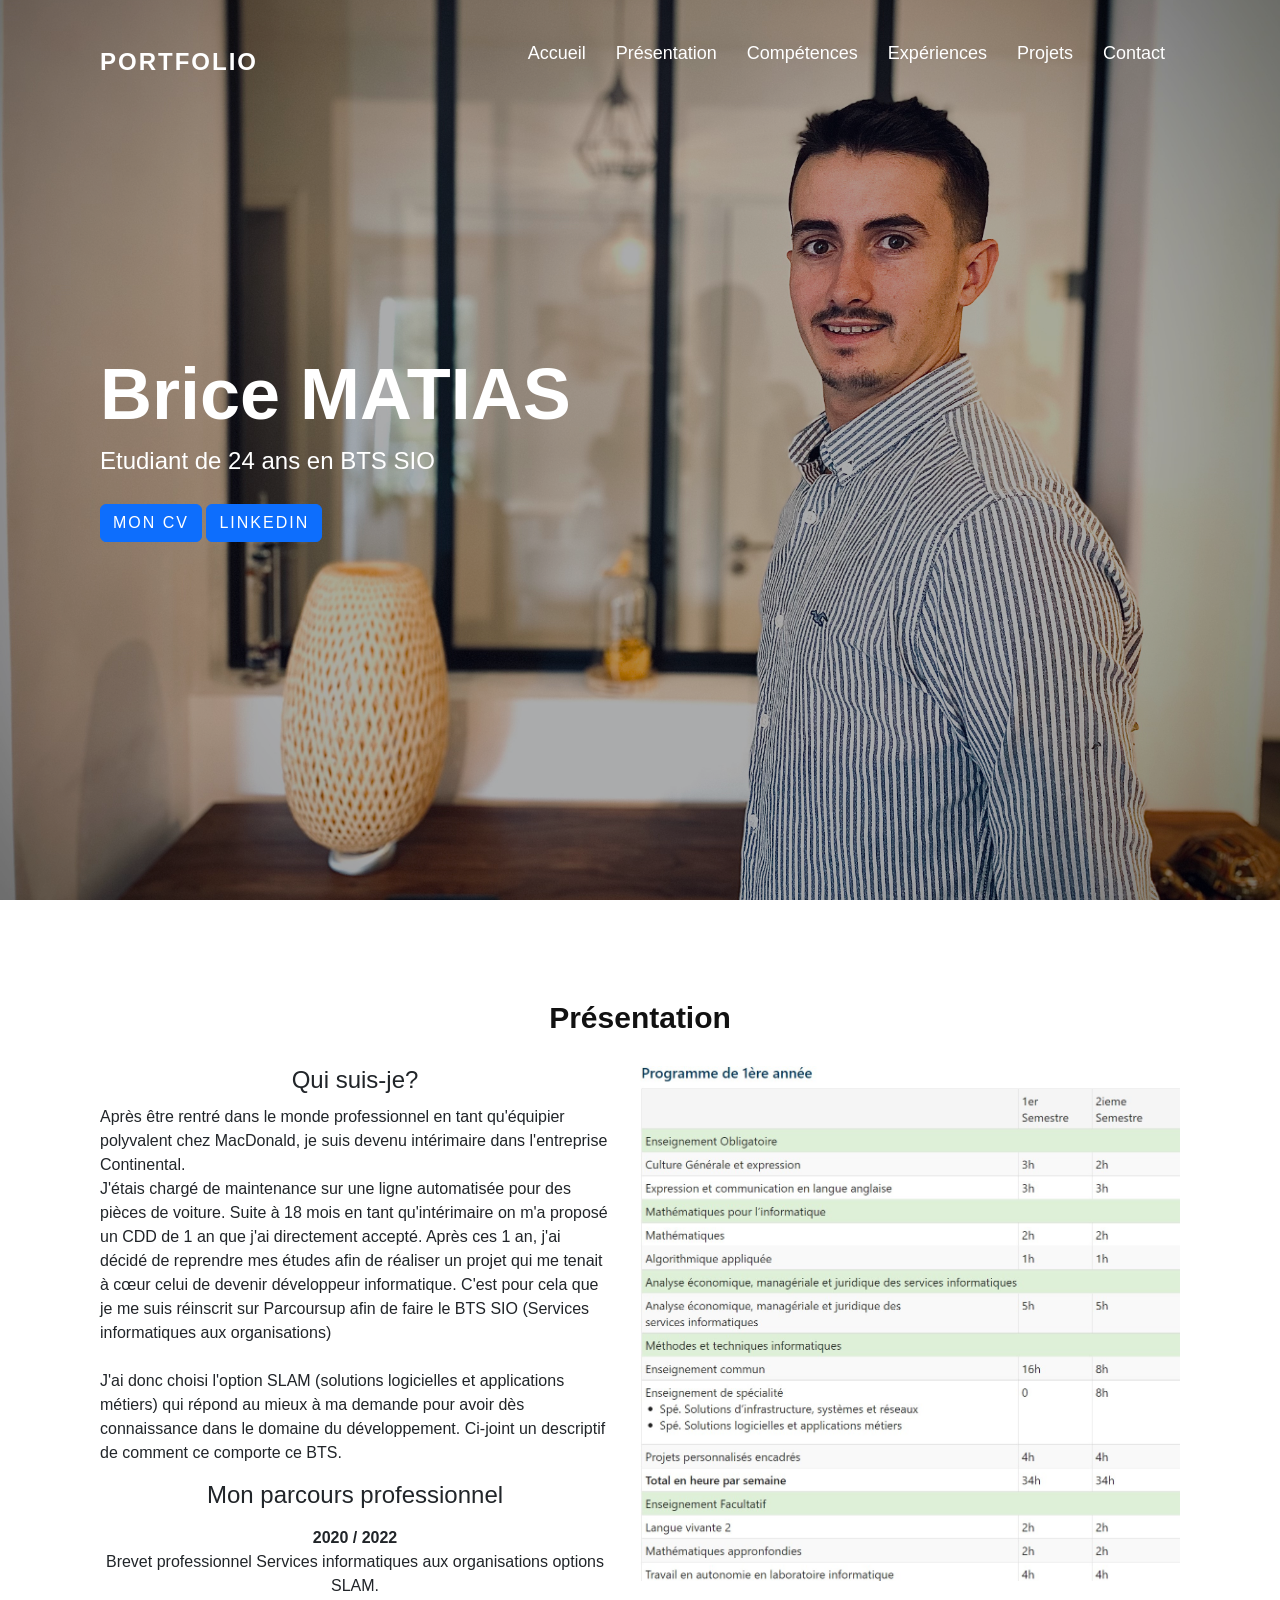
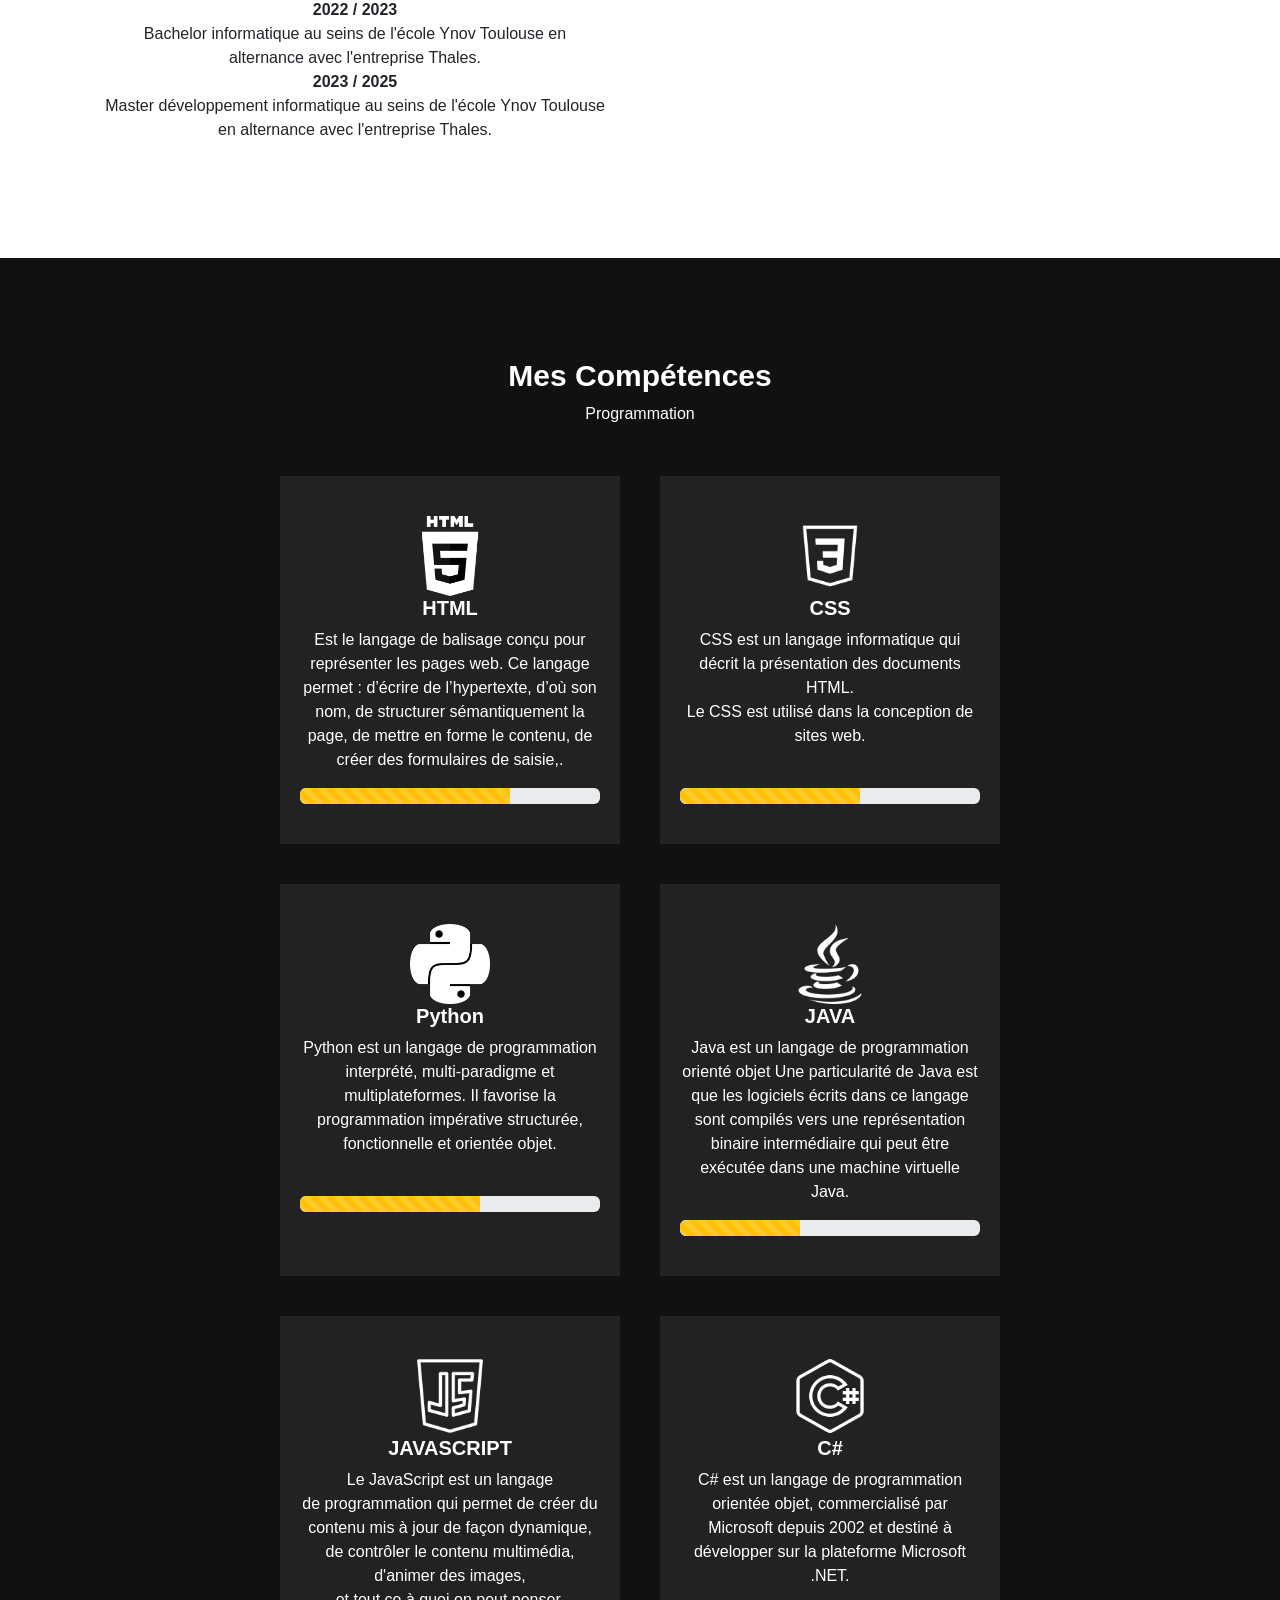
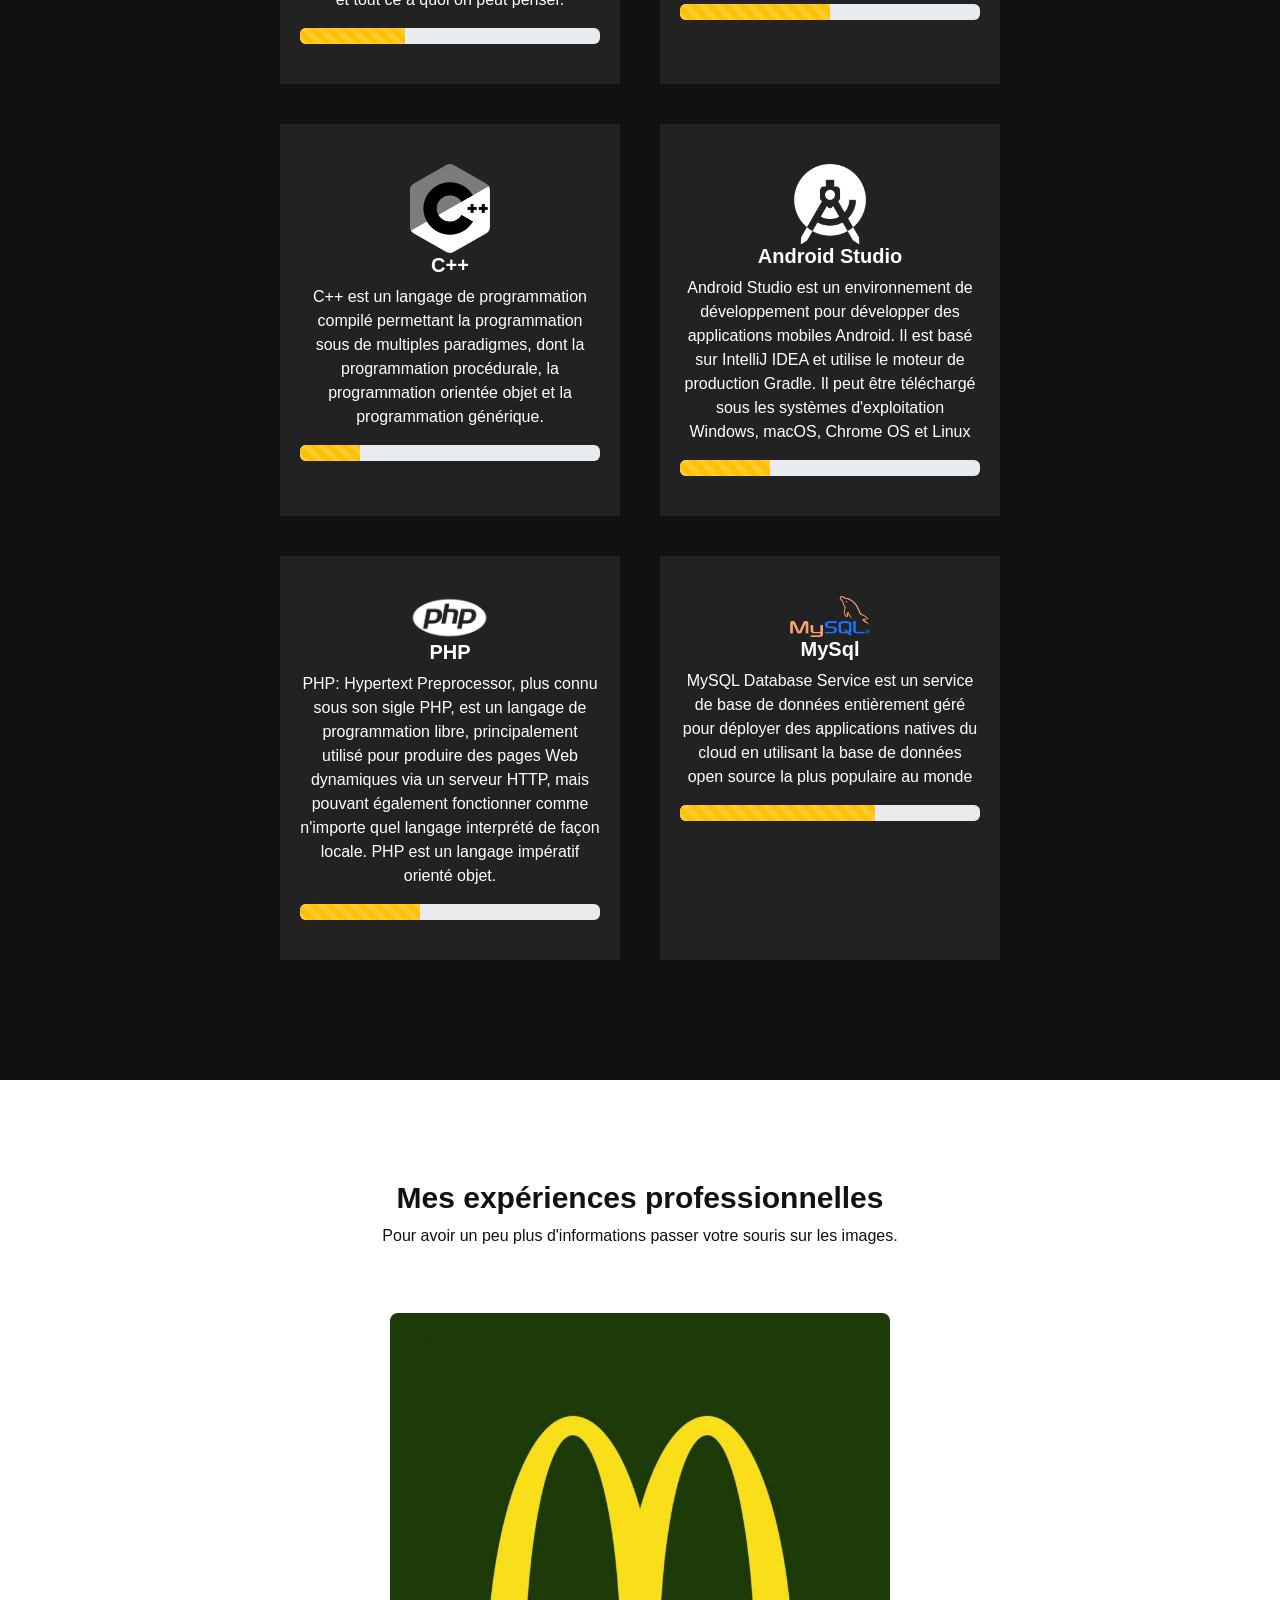
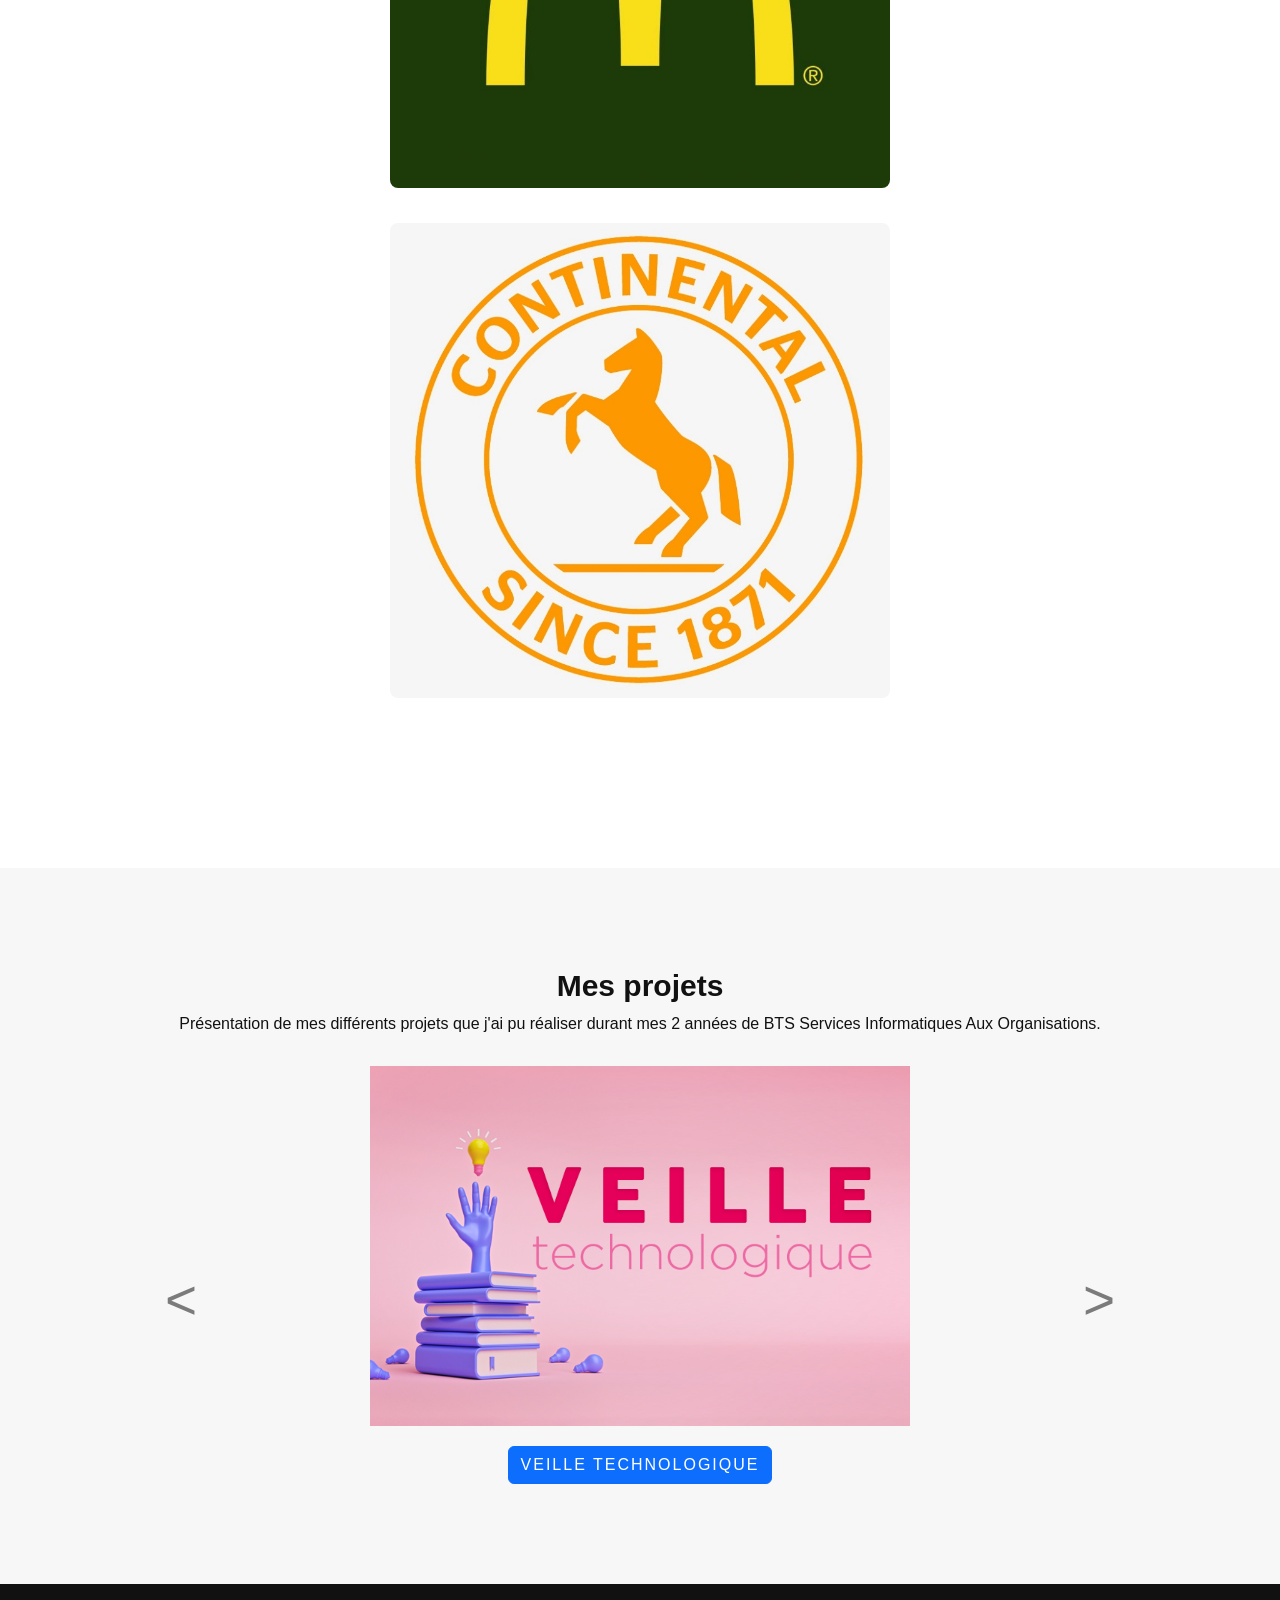
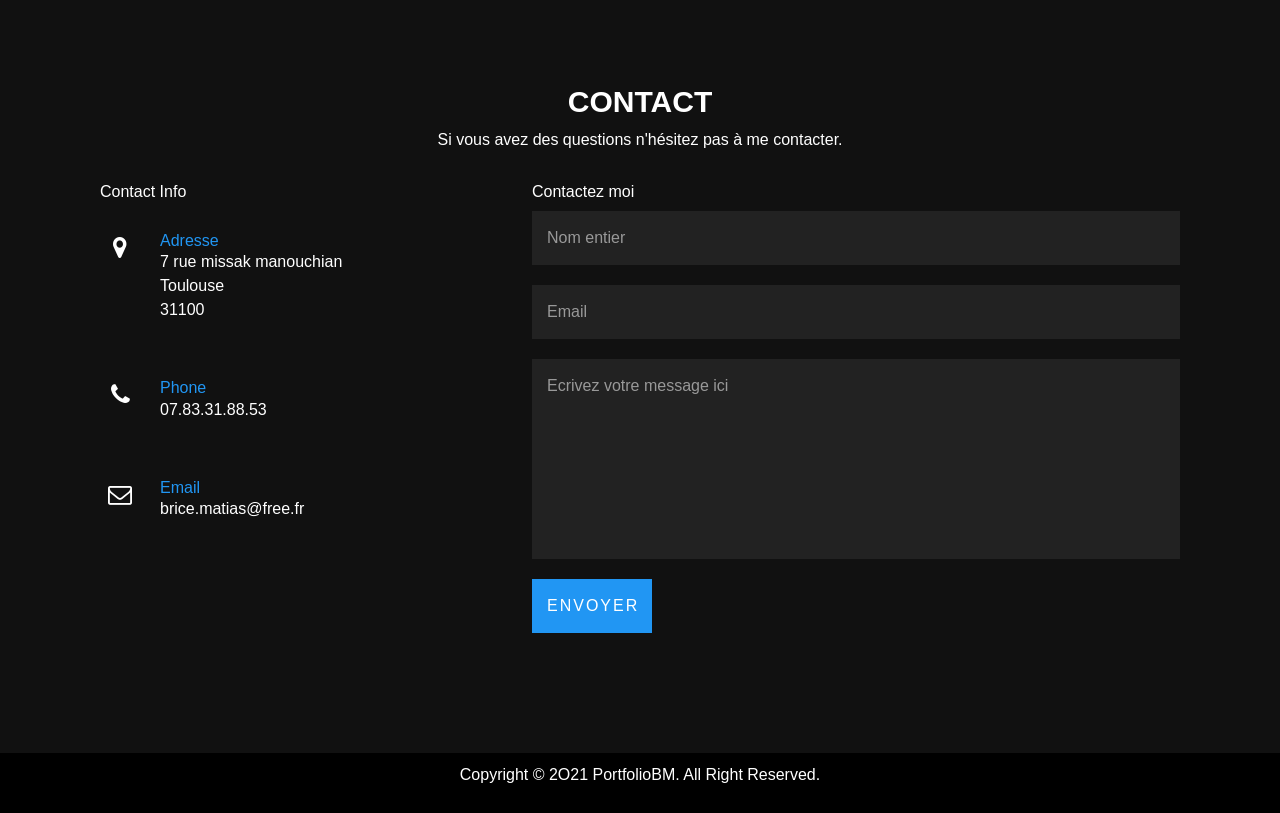
==== commit 748ad9c1: "etge" ====
--- a/index.html
+++ b/index.html
@@ -65,7 +65,7 @@
 					<h3>Mon parcours professionnel</h3>
 				</center>
 				<p>
-					<strong><center>2020 / 2022</center></strong> Brevet professionnel Services informatiques aux organisations options SLAM.
+					<strong><center>2020 / 2022</center></strong> <center>Brevet professionnel Services informatiques aux organisations options SLAM.</center>
 					<strong><center>2022 / 2023</center></strong> <center>Bachelor informatique au seins de l'école Ynov Toulouse en <center>alternance avec l'entreprise Thales.</center>
 					<strong><center>2023 / 2025</center></strong> <center>Master développement informatique au seins de l'école Ynov Toulouse en alternance avec l'entreprise Thales.</center>
 					
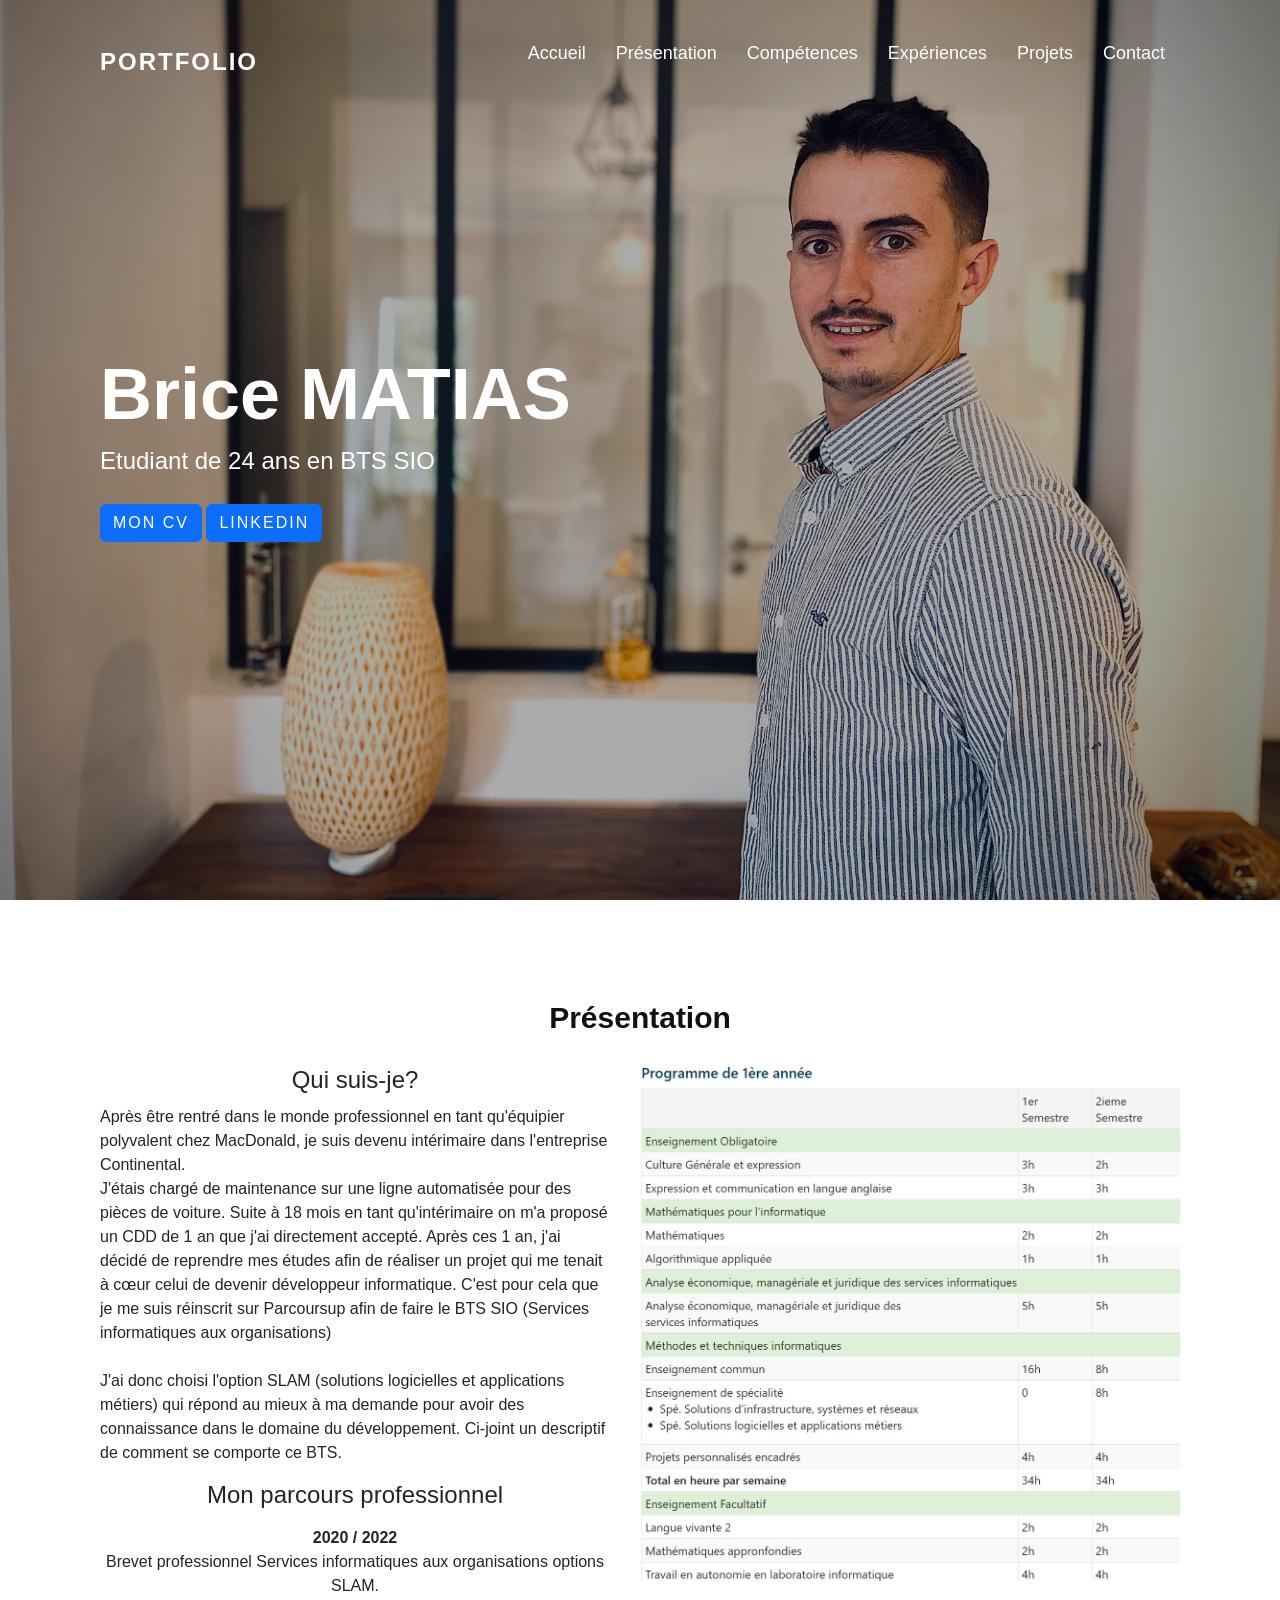
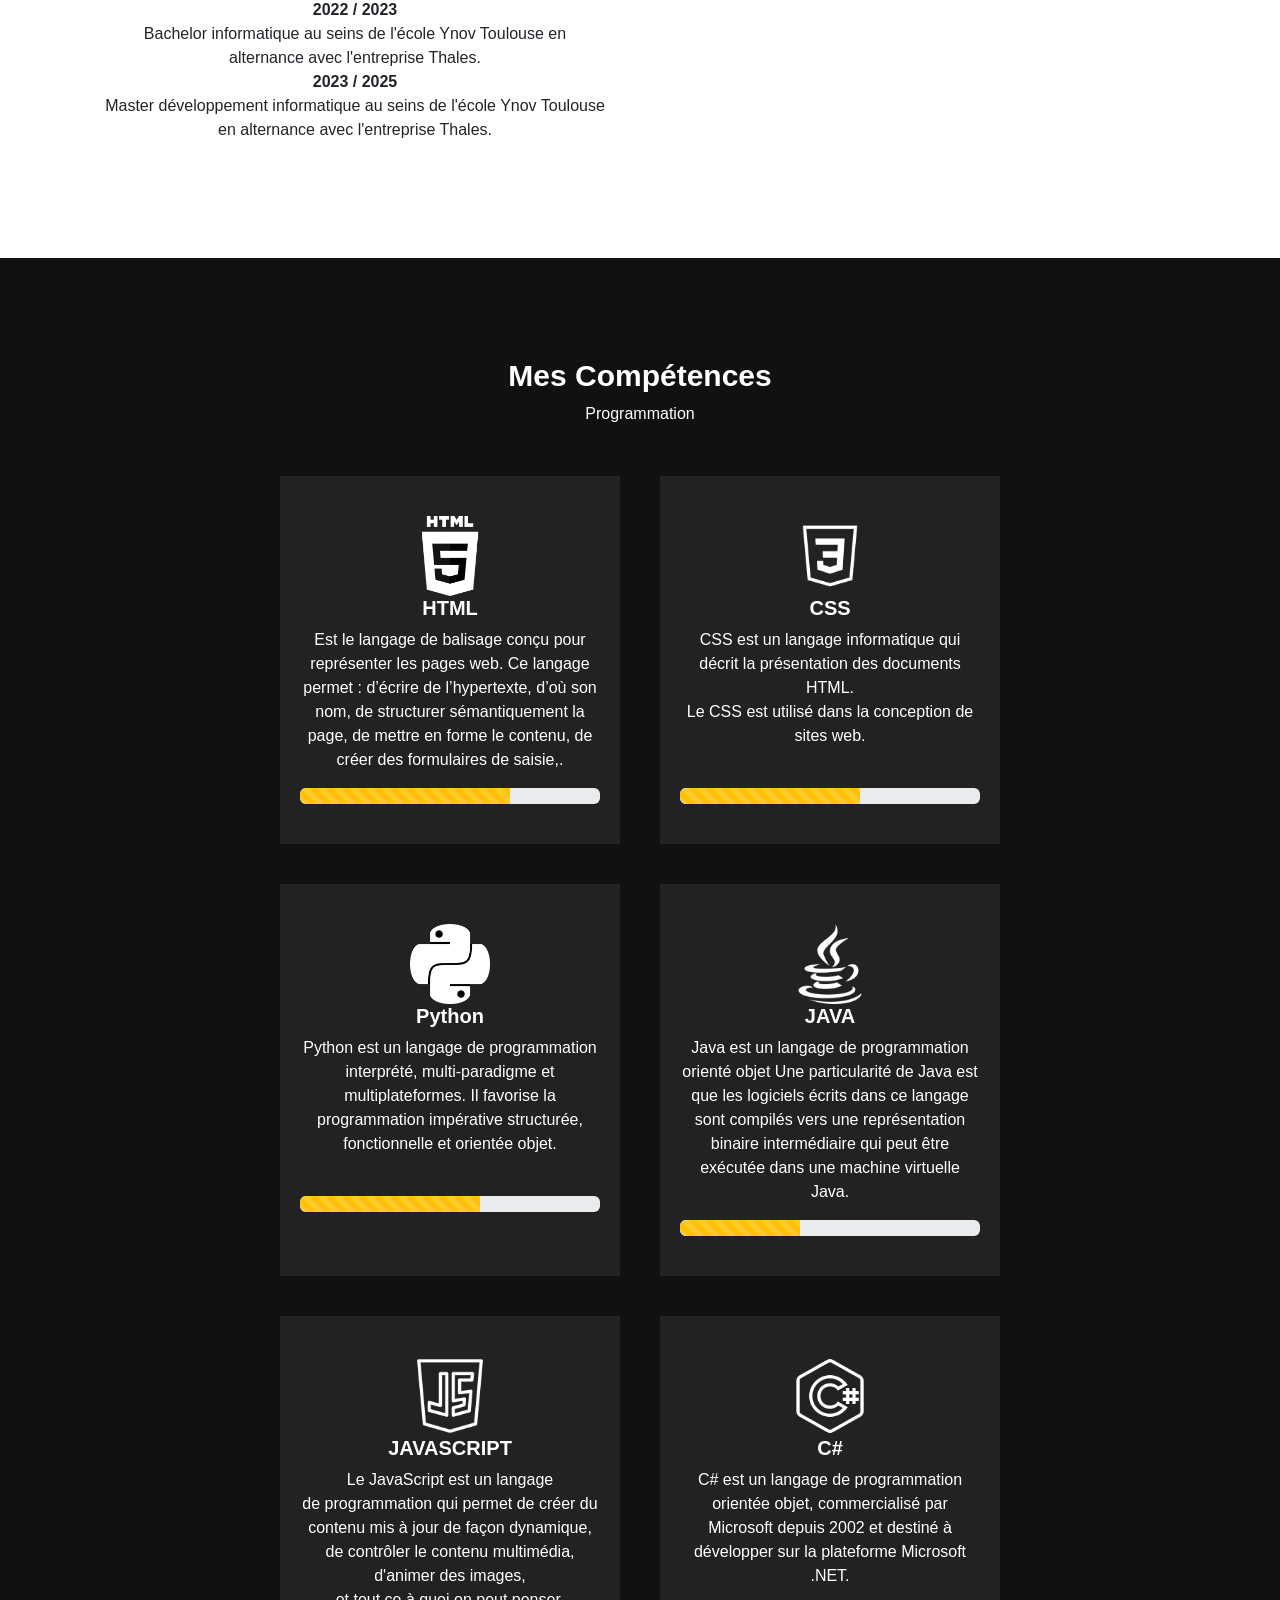
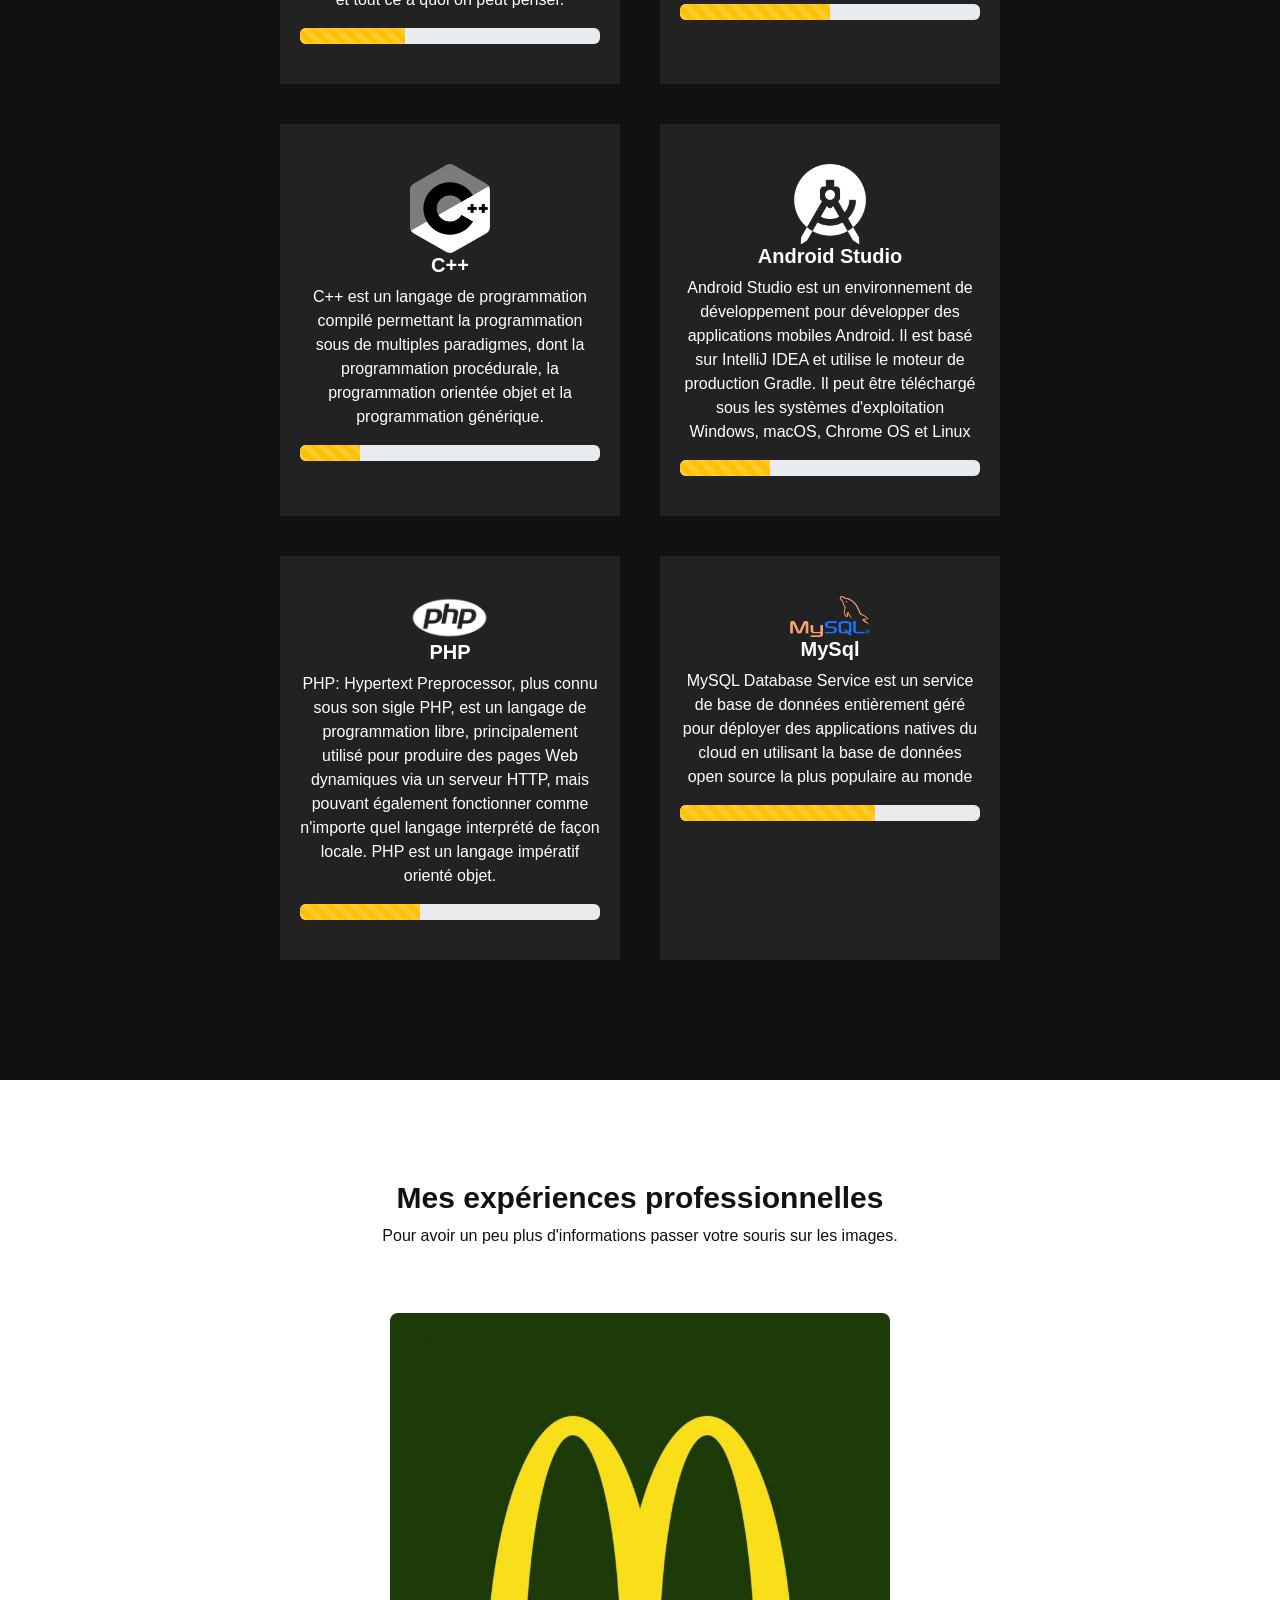
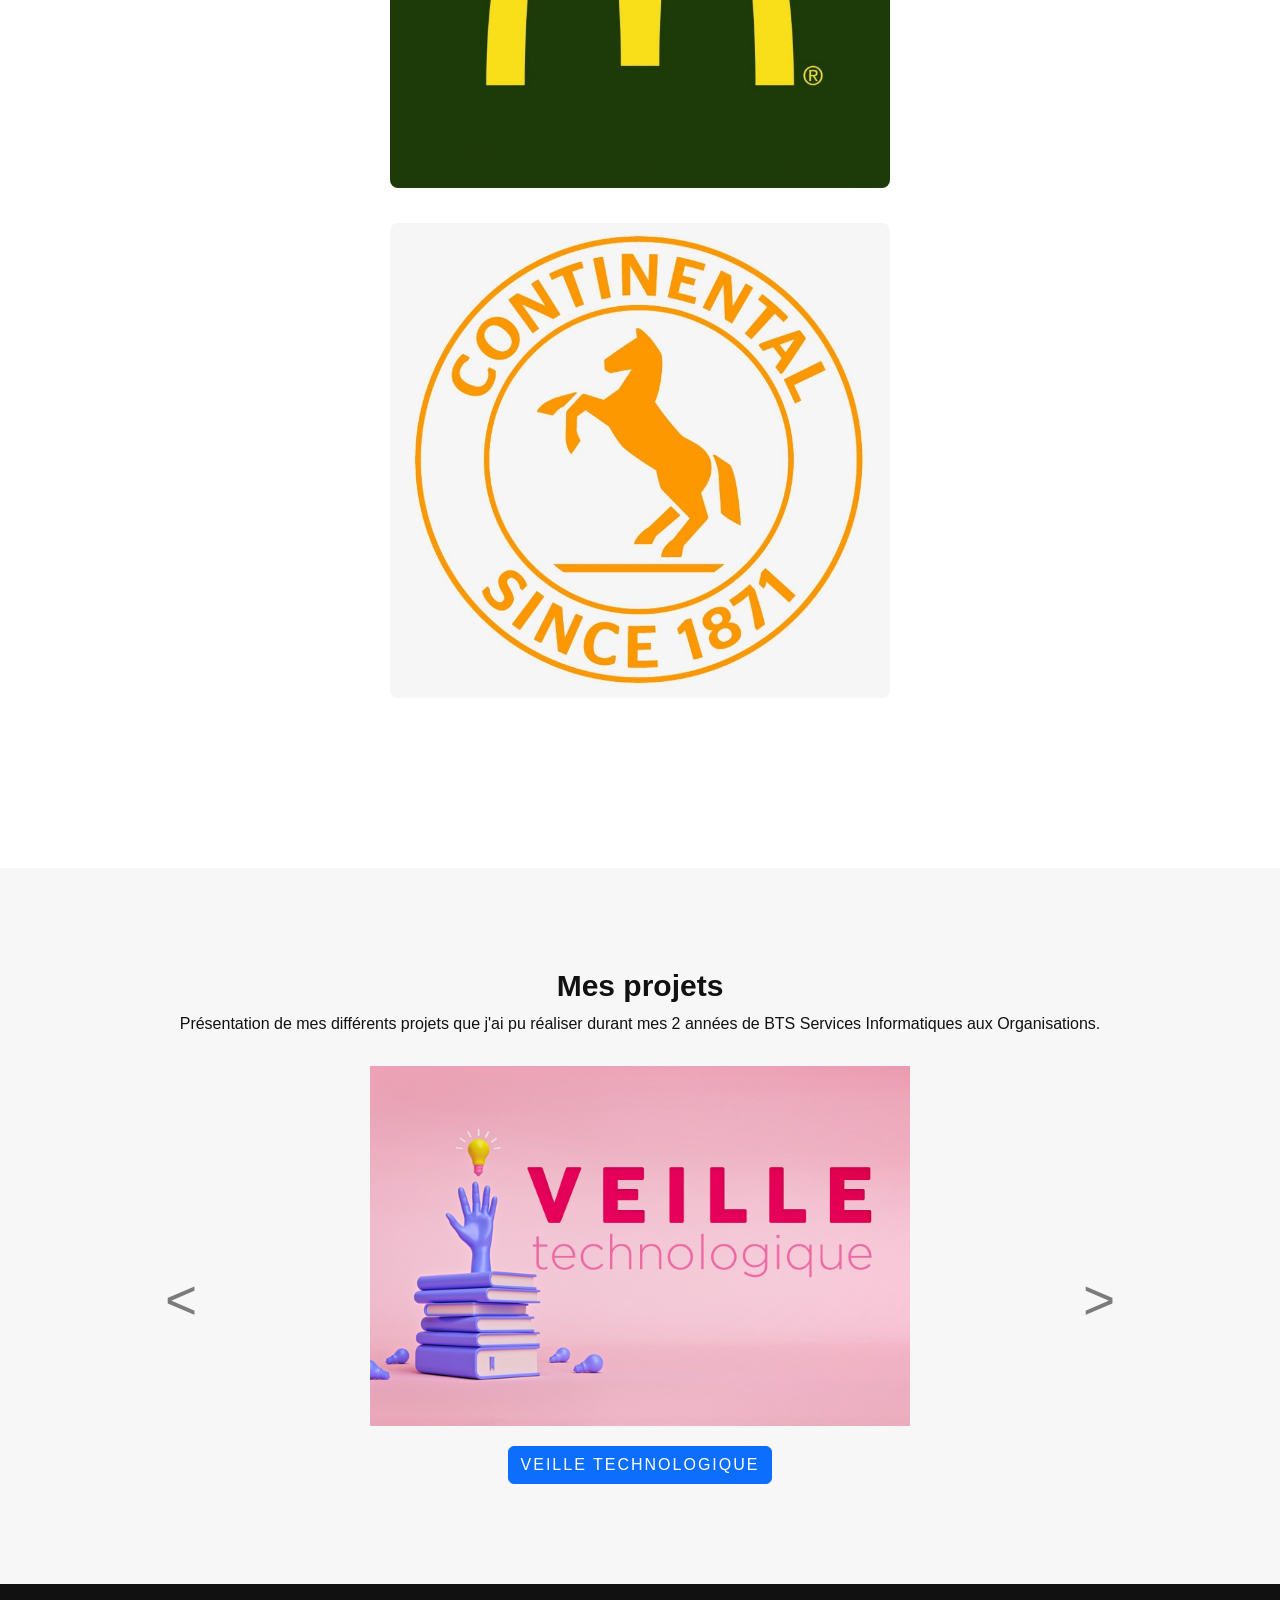
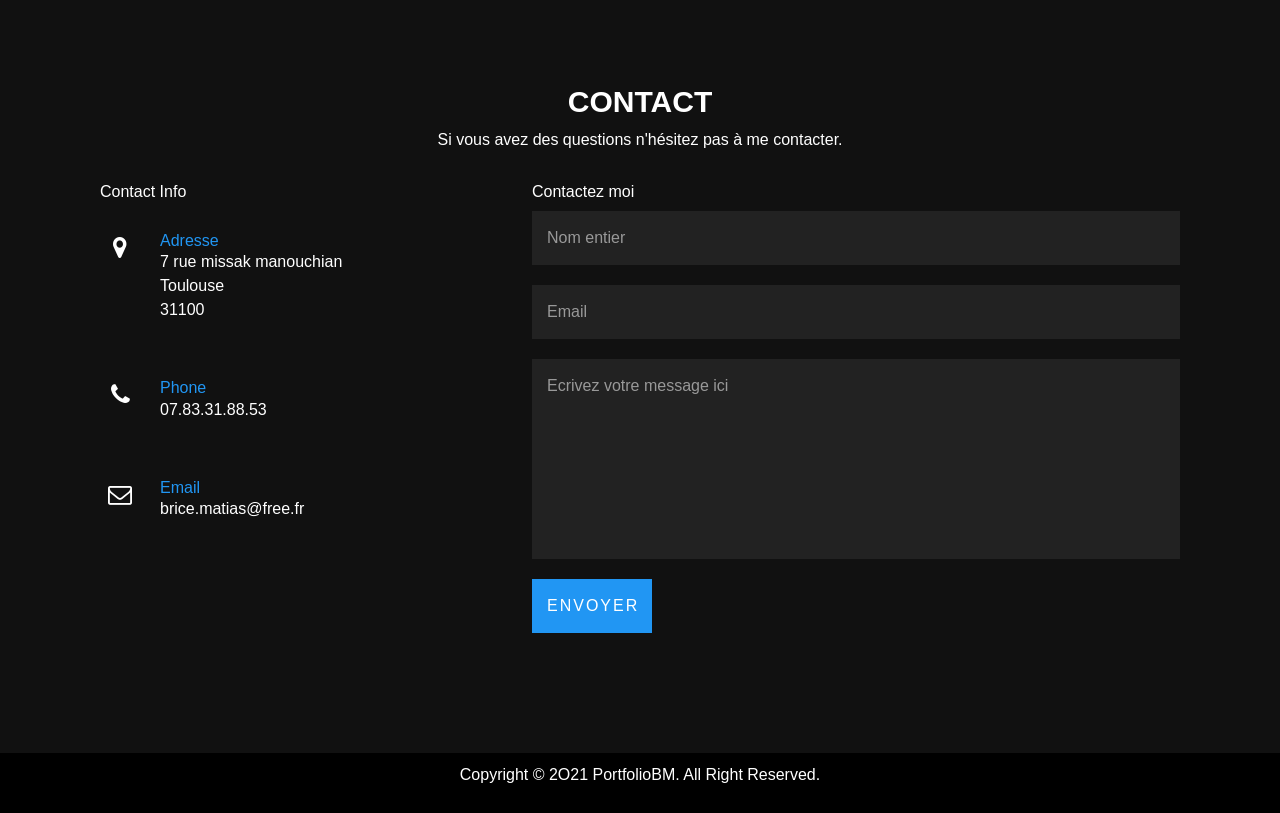
==== commit ef07e80a: "version Final bts" ====
--- a/index.html
+++ b/index.html
@@ -58,8 +58,8 @@
 					C'est pour cela que je me suis réinscrit sur Parcoursup afin de faire le BTS SIO (Services
 					informatiques aux organisations)
 					<br><br>J'ai donc choisi l'option SLAM (solutions logicielles et applications métiers) qui répond au
-					mieux à ma demande pour avoir dès connaissance dans le domaine du développement.
-					Ci-joint un descriptif de comment ce comporte ce BTS.
+					mieux à ma demande pour avoir des connaissance dans le domaine du développement.
+					Ci-joint un descriptif de comment se comporte ce BTS.
 				</p>
 				<center>
 					<h3>Mon parcours professionnel</h3>
@@ -243,7 +243,7 @@
 		<div class="heading">
 			<h2>Mes projets </h2>
 			<p>Présentation de mes différents projets que j'ai pu réaliser durant mes 2 années de BTS Services
-				Informatiques Aux Organisations.</p>
+				Informatiques aux Organisations.</p>
 		</div>
 		<div id="carouselExampleIndicators" class="carousel slide" data-bs-ride="carousel">
 			
@@ -258,7 +258,7 @@
 			  <div class="carousel-item">
 				<center><img src="logo_glpi.png" class="d-block w-50"></center>
 				<center><a href="Glpi.docx" download class="btn btn-primary">Rapport Glpi</a></center>
-				<center>Présentation de GLPI un logiciel de Service Management basé sur des technologies open source. Il vous aide à planifier et à gérer facilement les changements
+				<center>Présentation de GLPI un logiciel de Service management basé sur des techniques open source. Il vous aide à planifier et à gérer facilement les changements
 				</center>
 			 
 			  </div>
@@ -266,9 +266,9 @@
 			  <div class="carousel-item">
 				<center><img src="cafart.png" class="d-block w-50"></center>
 				<center><a href="briceRapportCafArt.pdf" download class="btn btn-primary">Rapport de projet Cafart</a></center>
-				<center>Premier site web créer , c'est un projet de début d'année pour apprendre les bases du html/css
+				<center>Premier site web créer, c'est un projet de début d'année pour apprendre les bases du html/css
 					/php ainsi que JavaScript et le framework bootstrap.
-					C'est un site avec pleins d'informations sur le restaurant tel que les jours d'ouverture et horraire , ainsi qu'une présentation d'une oeuvre.
+					C'est un site avec plein d'informations sur le restaurant tel que les jours d'ouverture et horraire , ainsi qu'une présentation d'une oeuvre.
 					Et un petit questionnaire final sur le site mais aussi une machine à contenu pour aider le référencement SEO. 
 				</center>
 			 
@@ -289,9 +289,9 @@
 				</center>
 				<p>
 					<center>Création d'un site marchand à l'aide de prestashop.
-						C'est un site de vente de maillot de différents sports comme le foot ou la nfl mais aussi de boules de pétanques.
+						C'est un site de vente de maillot de différents sports comme le foot ou la nfl mais aussi de boules de pétanque.
 						Sans oublier les promotions. Les meilleurs prix? C'est ici !<br>
-						<strong>L'objectif de l'application était le référence SEO mais aussi la mise en place d'un site commerce à l'aide d'un cms (Prestashop).</strong>
+						<strong>L'objectif de l'application était le référencement SEO mais aussi la mise en place d'un site commerce à l'aide d'un cms (Prestashop).</strong>
 					</center>
 				</p>
 			  </div>
@@ -306,9 +306,9 @@
 						</div>
 					</center>
 				<p>
-					<center>Application ProjetDeFouFurieux.Est une application codé en C# qui à pour but de faire 
+					<center>Application ProjetDeFouFurieux.Est une application codée en C# qui à pour but de faire 
 						un tirage au sort de groupe pour le foot pour 12 équipes. Il donne aussi les renseignements sur les équipes
-						avec par exemple : Equipe féminine ou masculine, nom du coatch , nom du capitaine .
+						avec par exemple : Equipe féminine ou masculine, nom du coatch, nom du capitaine.
 					</center>
 				</p>
 			</div>
@@ -335,15 +335,15 @@
 				<center><h3 style="color:brown;">Projet C#</h3></center>
 				<center>
 					<div class="button-container">
-						<a href="mcdC#.jpg" download class="btn btn-primary">Schéma relationnel</a>
 						<a href="rapC/Cahier des recettesMTSBrice.docx" download class="btn btn-primary">Cahier des recettes</a>
 						<a href="rapC/Rapport Csharp.docx" download class="btn btn-primary">Rapport de projet</a>
-						<a href="rapC/ScreenBD/" download class="btn btn-primary">Screen Base de donnée</a>
 						<a href="GsbMedScript.txt" download class="btn btn-primary">Script BD</a>
 						<a href="Debug.rar" download class="btn btn-primary">Application</a>
 						<a href="Mise en place des triggers.docx" download class="btn btn-primary">Trigger</a>
 						<a href="Commentaire XML projet C.docx" download class="btn btn-primary">Commentaire xml c#
-							
+						<a href="rapC/ScreenBD/" download class="btn btn-primary">Screen Base de donnée</a>
+						<a href="mcdC#.jpg" download class="btn btn-primary">Schéma relationnel</a>
+
 						</a>
 
 
@@ -354,9 +354,9 @@
 				</center>
 				
 				<p>
-					<center>GSB est l'entreprise qui est utilisé pour nos projets du BTS SIO.Application qui à pour but de pouvoir gérer du personnel (ajouter/supprimer/modifier),
+					<center>GSB est l'entreprise qui est utilisée pour nos projets du BTS SIO.Application qui a pour but de pouvoir gérer du personnel (ajouter/supprimer/modifier),
 						mais aussi de gérer des tickets incidents. Ainsi que le matériel possédé par l'entreprise.
-						Tout est géré par la Base de donnée(MySql) lors de la connexion en fonction des identifiants le personnel 
+						Tout est géré par la Base de données(MySql) lors de la connexion en fonction des identifiant du personnel 
 						est ramené sur la bonne page. <br>
 						<strong>Projet orienté objet.</strong>
 					</center>
@@ -381,8 +381,8 @@
 				<p>
 					<center>Application en Android Studio qui est orienté vers le médical.
 						Cette application à pour but de gérer du personnel médical mais aussi de pouvoir avoir
-						un tracé sur leur journée avec le nombre de rendez vous par jour.<br>
-						<strong>Utilisation d'une base de donnée SqlLite.</strong>
+						un tracé sur leur journée avec le nombre de rendez-vous par jour.<br>
+						<strong>Utilisation d'une base de données SqlLite.</strong>
 					</center>
 				</p>
 			</div>
@@ -397,12 +397,12 @@
 						<a href="cahierActivitésMvc.docx" download class="btn btn-primary">Cahier activités</a>
 						<a href="charteGraphiqueMvc.docx" download class="btn btn-primary">Charte Graphique</a>
 						<a href="etudeJuridiqueMvc.docx" download class="btn btn-primary">Etude juridique</a>
-						<a href="maquetteProjet.docx" download class="btn btn-primary">Maquette</a>
+						<br><a href="maquetteProjet.docx" download class="btn btn-primary">Maquette</a>
 					</div>
 				</center>
 				<p>
 					<center>L’objectif était ici de créer un site web vitrine présentant les différents produits proposés par GSB ainsi que des activités auxquelles les utilisateurs puissent y participer et  s’inscrire.
-						Pour mener à bien ce projet, nous avons reçu un cahier des charges contenant les différentes fonctionnalités nécessaires et les attentes du clients.
+						Pour mener à bien ce projet, nous avons reçu un cahier des charges contenant les différentes fonctionnalités nécessaires et les attentes du client.
 						Pour répondre à ces besoins nous avons travaillé en équipe de 3 avec chacun des rôles bien définis.
 						Utilisation de la méthode Agile
 						
@@ -435,7 +435,7 @@
 				</center>
 				<p>
 					<center>Création d'un site Wordpress automatisé à l'aide de champs.
-						J'ai créer des champs personnalisé à chaque context (centre,docteur,examen)
+						J'ai créé des champs personnalisés à chaque context (centre,docteur,examen)
 						afin de les appeler et donc de les rendre dynamiques entre toutes les pages<br>
 						<strong>Utilisation de Wordpress et du Plugin divi engine</strong>
 					</center>
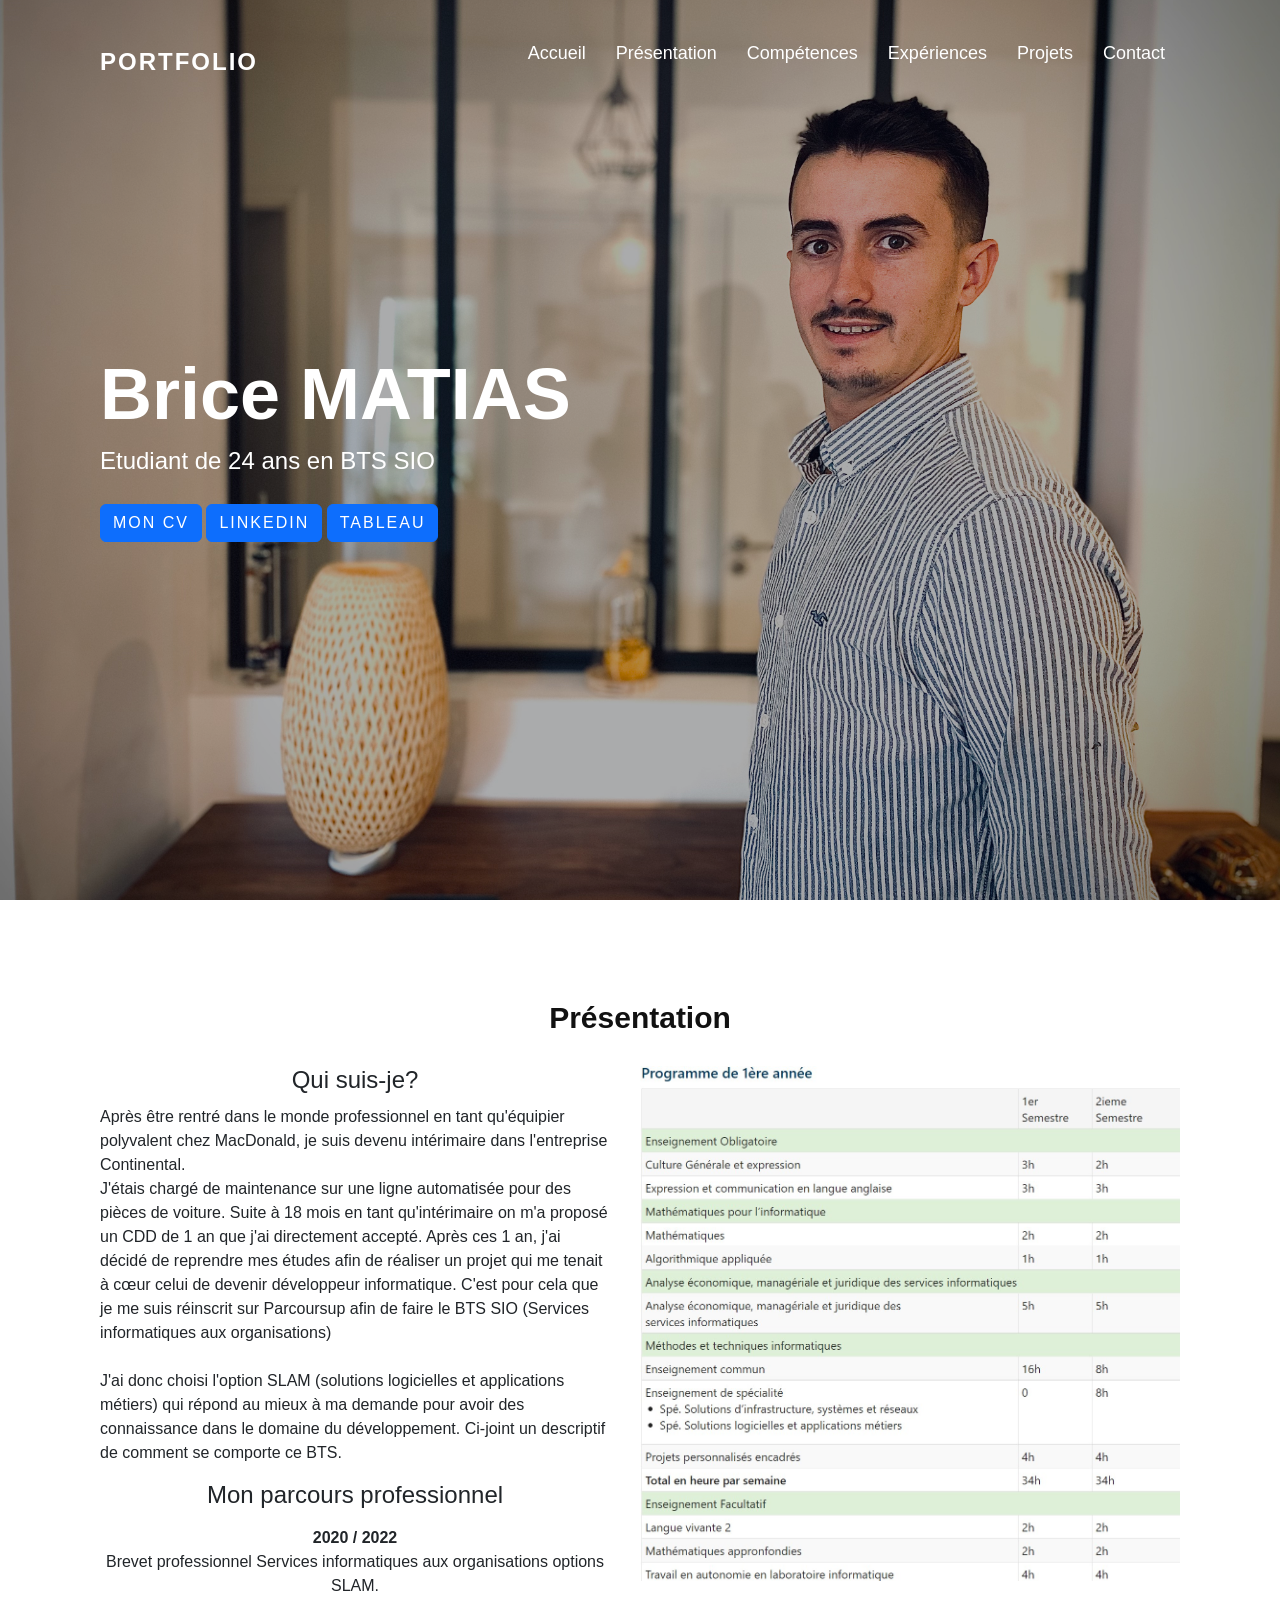
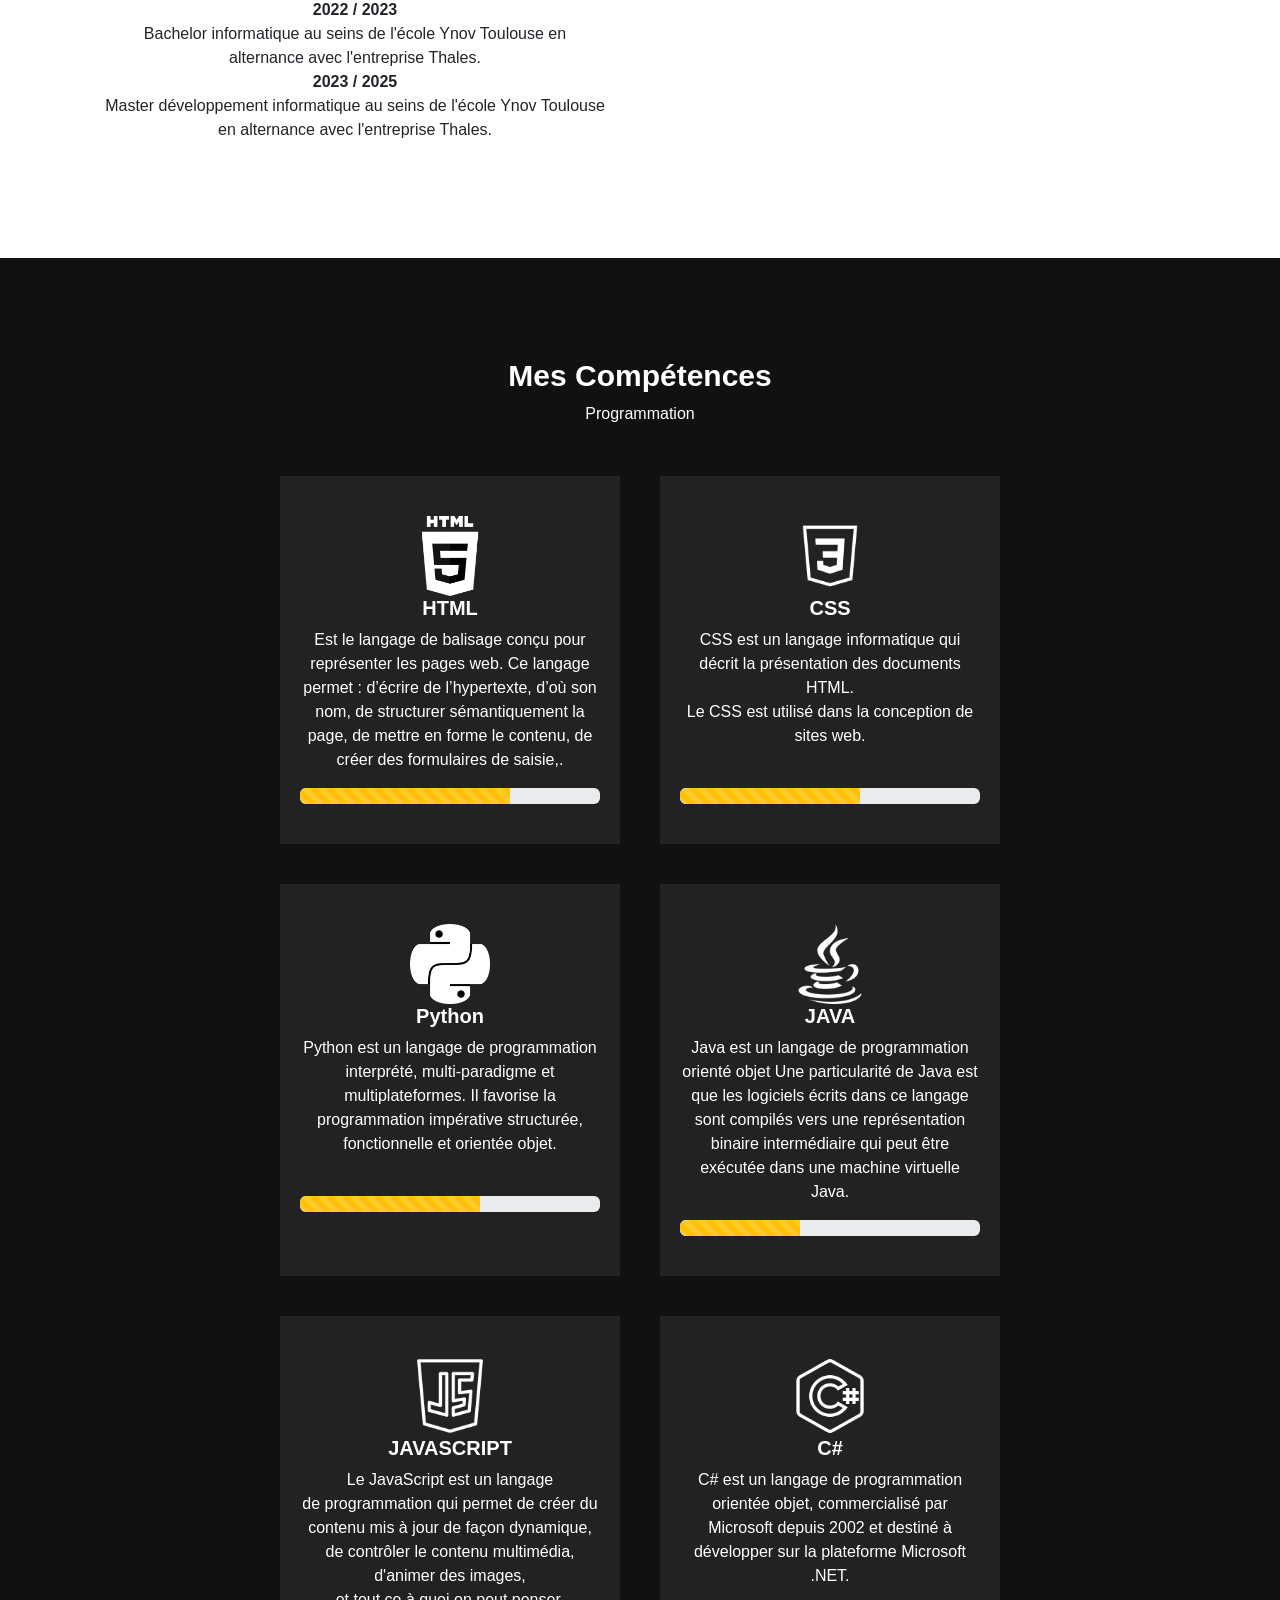
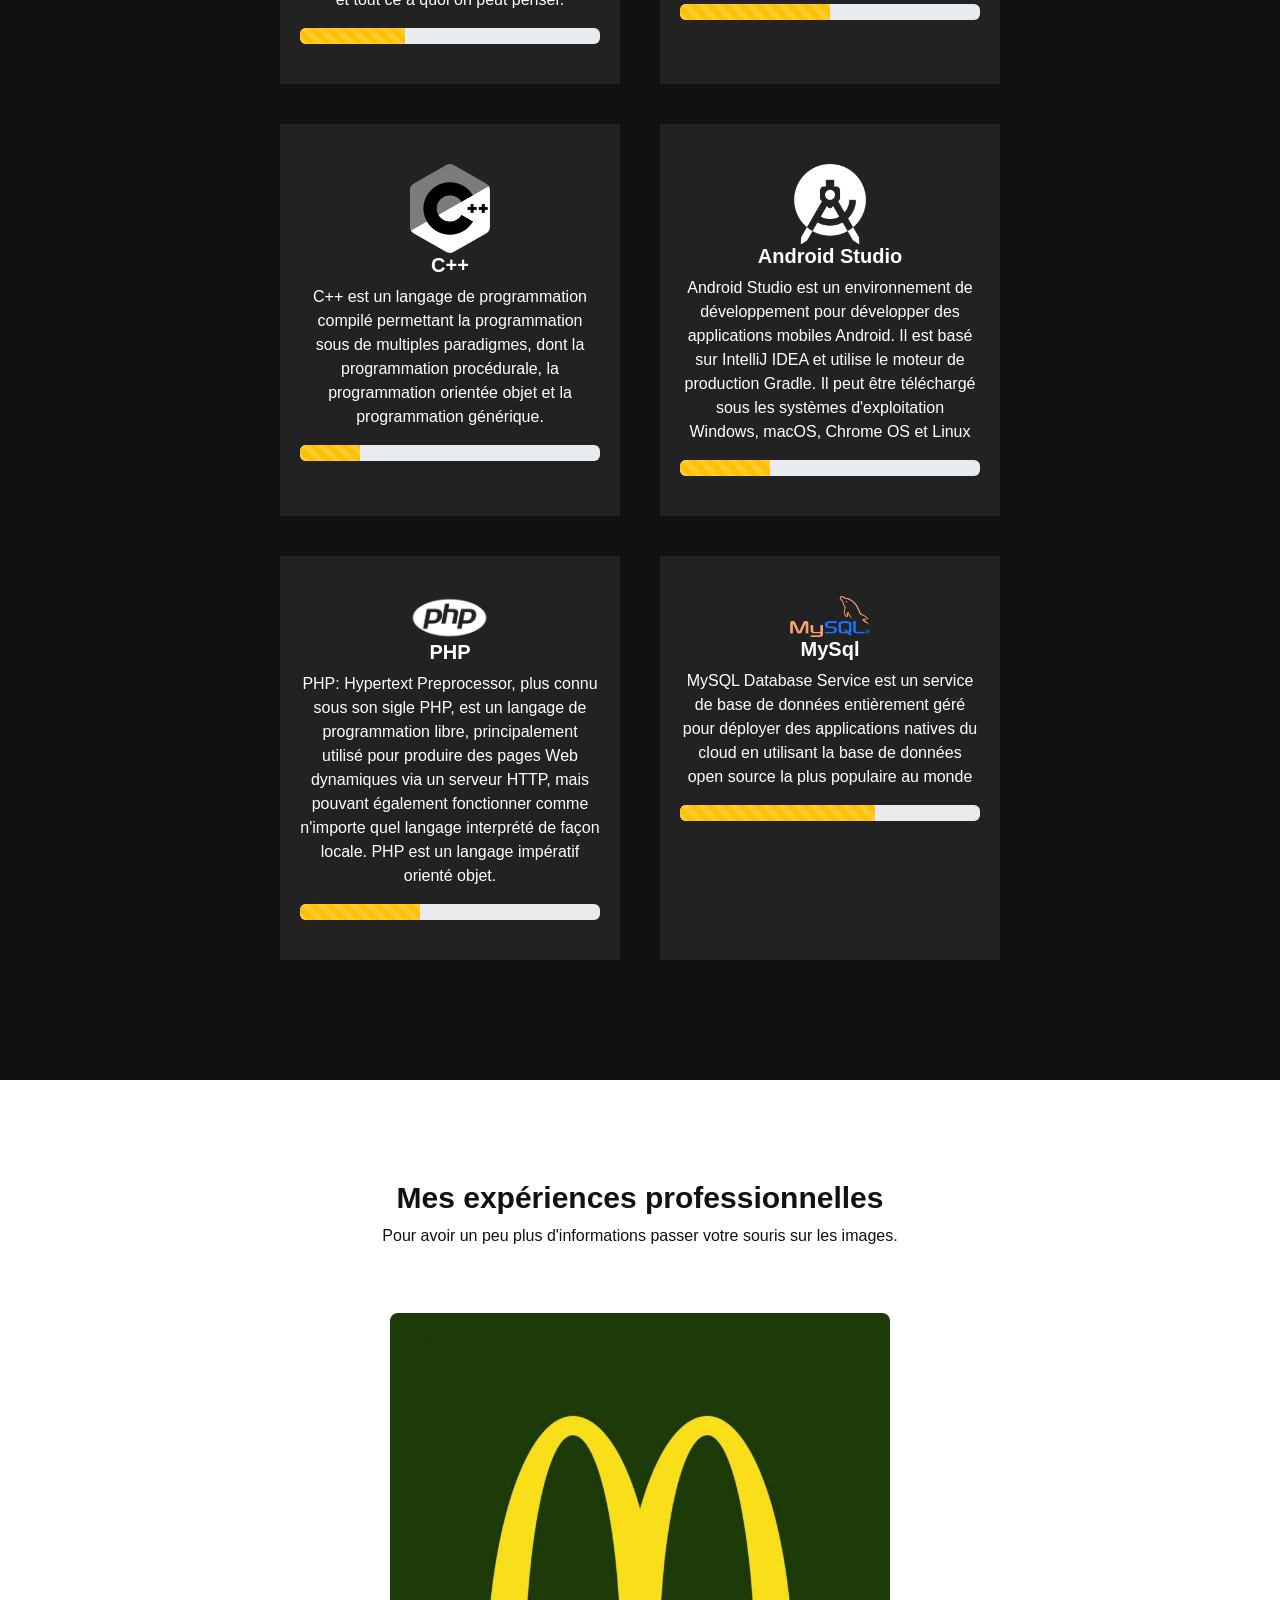
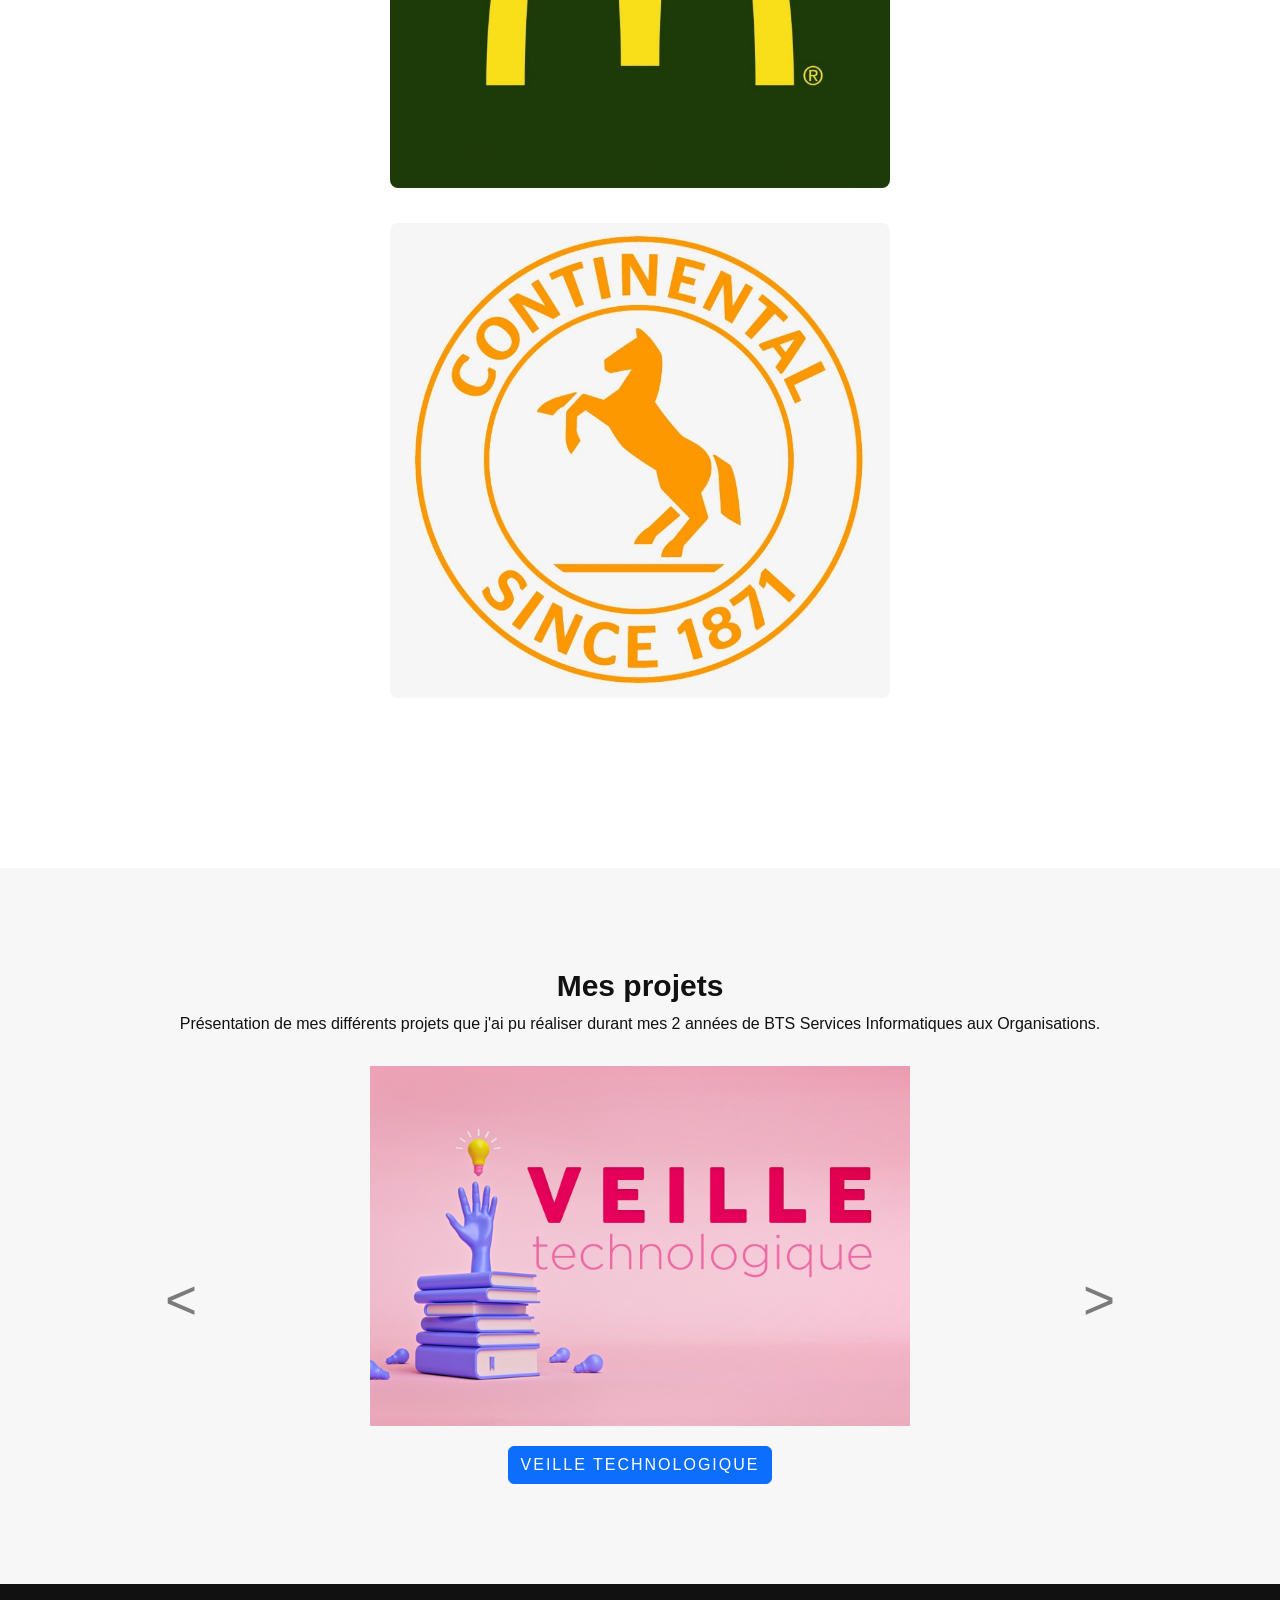
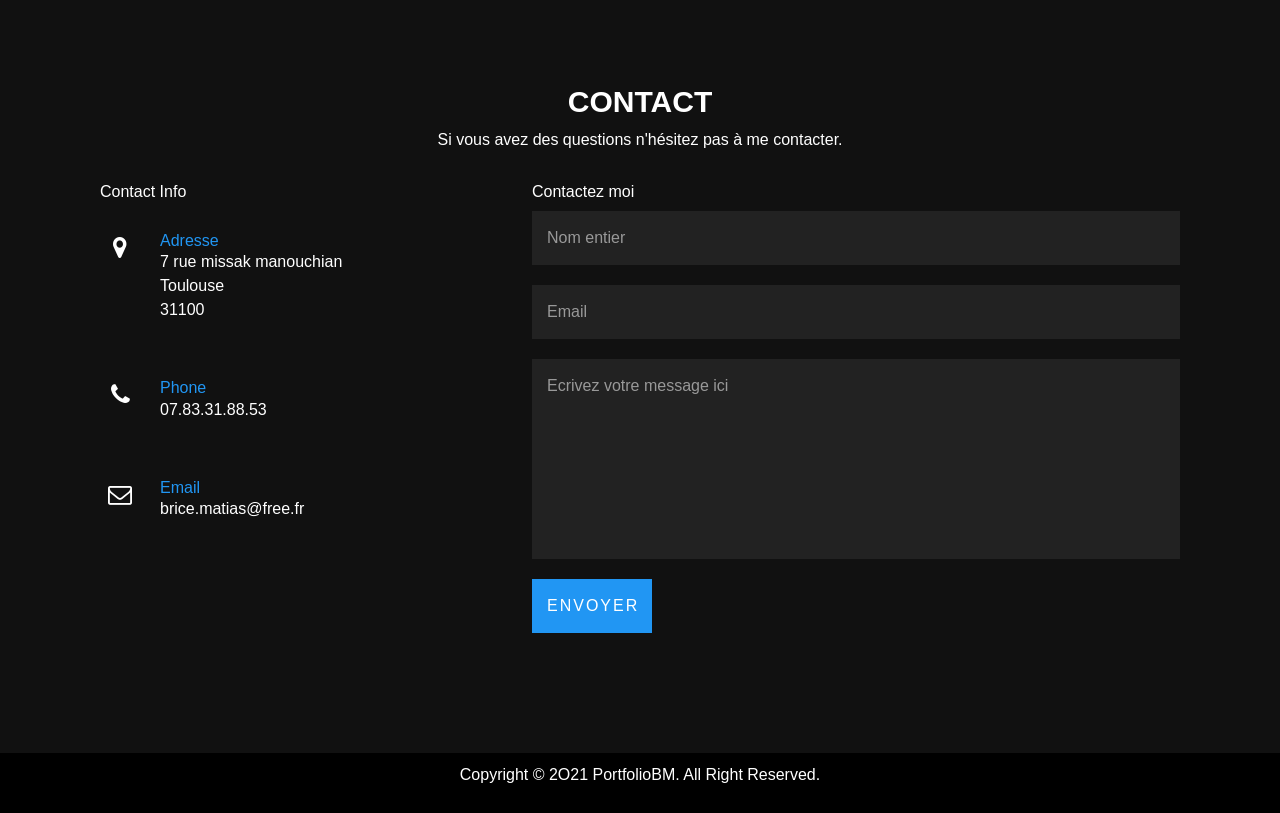
==== commit 3b8895f8: "final du final du final" ====
--- a/index.html
+++ b/index.html
@@ -37,6 +37,7 @@
 			<h3>Etudiant de 24 ans en BTS SIO</h3>
 			 <a href="CV Brice (6).pdf" download class="btn btn-primary">Mon CV</a>
 			 <a href="https://www.linkedin.com/in/brice-matias-1173761a3/" class="btn btn-primary">Linkedin</a>
+			 <a href="6- Annexe 6-1 - Tableau de synth_èse - Epreuve E4 - BTS SIO 2022_ BriceMatias (1).xlsx" class="btn btn-primary">Tableau</a>
 		</div>
 
 	</section>
@@ -321,12 +322,6 @@
 							<a href="Description du laboratoire GSB.pdf" download class="btn btn-primary">Descriptif</a>
 						</div>
 					</center>
-				<p>
-					<center>Application ProjetDeFouFurieux.Est une application codé en C# qui à pour but de faire 
-						un tirage au sort de groupe pour le foot pour 12 équipes. Il donne aussi les renseignements sur les équipes
-						avec par exemple : Equipe féminine ou masculine, nom du coatch , nom du capitaine .
-					</center>
-				</p>
 			</div>
 
 			
@@ -378,13 +373,7 @@
 
 					</div>
 				</center>
-				<p>
-					<center>Application en Android Studio qui est orienté vers le médical.
-						Cette application à pour but de gérer du personnel médical mais aussi de pouvoir avoir
-						un tracé sur leur journée avec le nombre de rendez-vous par jour.<br>
-						<strong>Utilisation d'une base de données SqlLite.</strong>
-					</center>
-				</p>
+				
 			</div>
 			<div class="carousel-item">
 				<center><img src="gsbImg.jpg" class="d-block w-50"></center>
@@ -401,7 +390,7 @@
 					</div>
 				</center>
 				<p>
-					<center>L’objectif était ici de créer un site web vitrine présentant les différents produits proposés par GSB ainsi que des activités auxquelles les utilisateurs puissent y participer et  s’inscrire.
+					<center>L’objectif était ici de créer un site web présentant les différents médicaments proposés par GSB ainsi que des activités auxquelles les utilisateurs peuvent y participer et s’inscrire.
 						Pour mener à bien ce projet, nous avons reçu un cahier des charges contenant les différentes fonctionnalités nécessaires et les attentes du client.
 						Pour répondre à ces besoins nous avons travaillé en équipe de 3 avec chacun des rôles bien définis.
 						Utilisation de la méthode Agile
